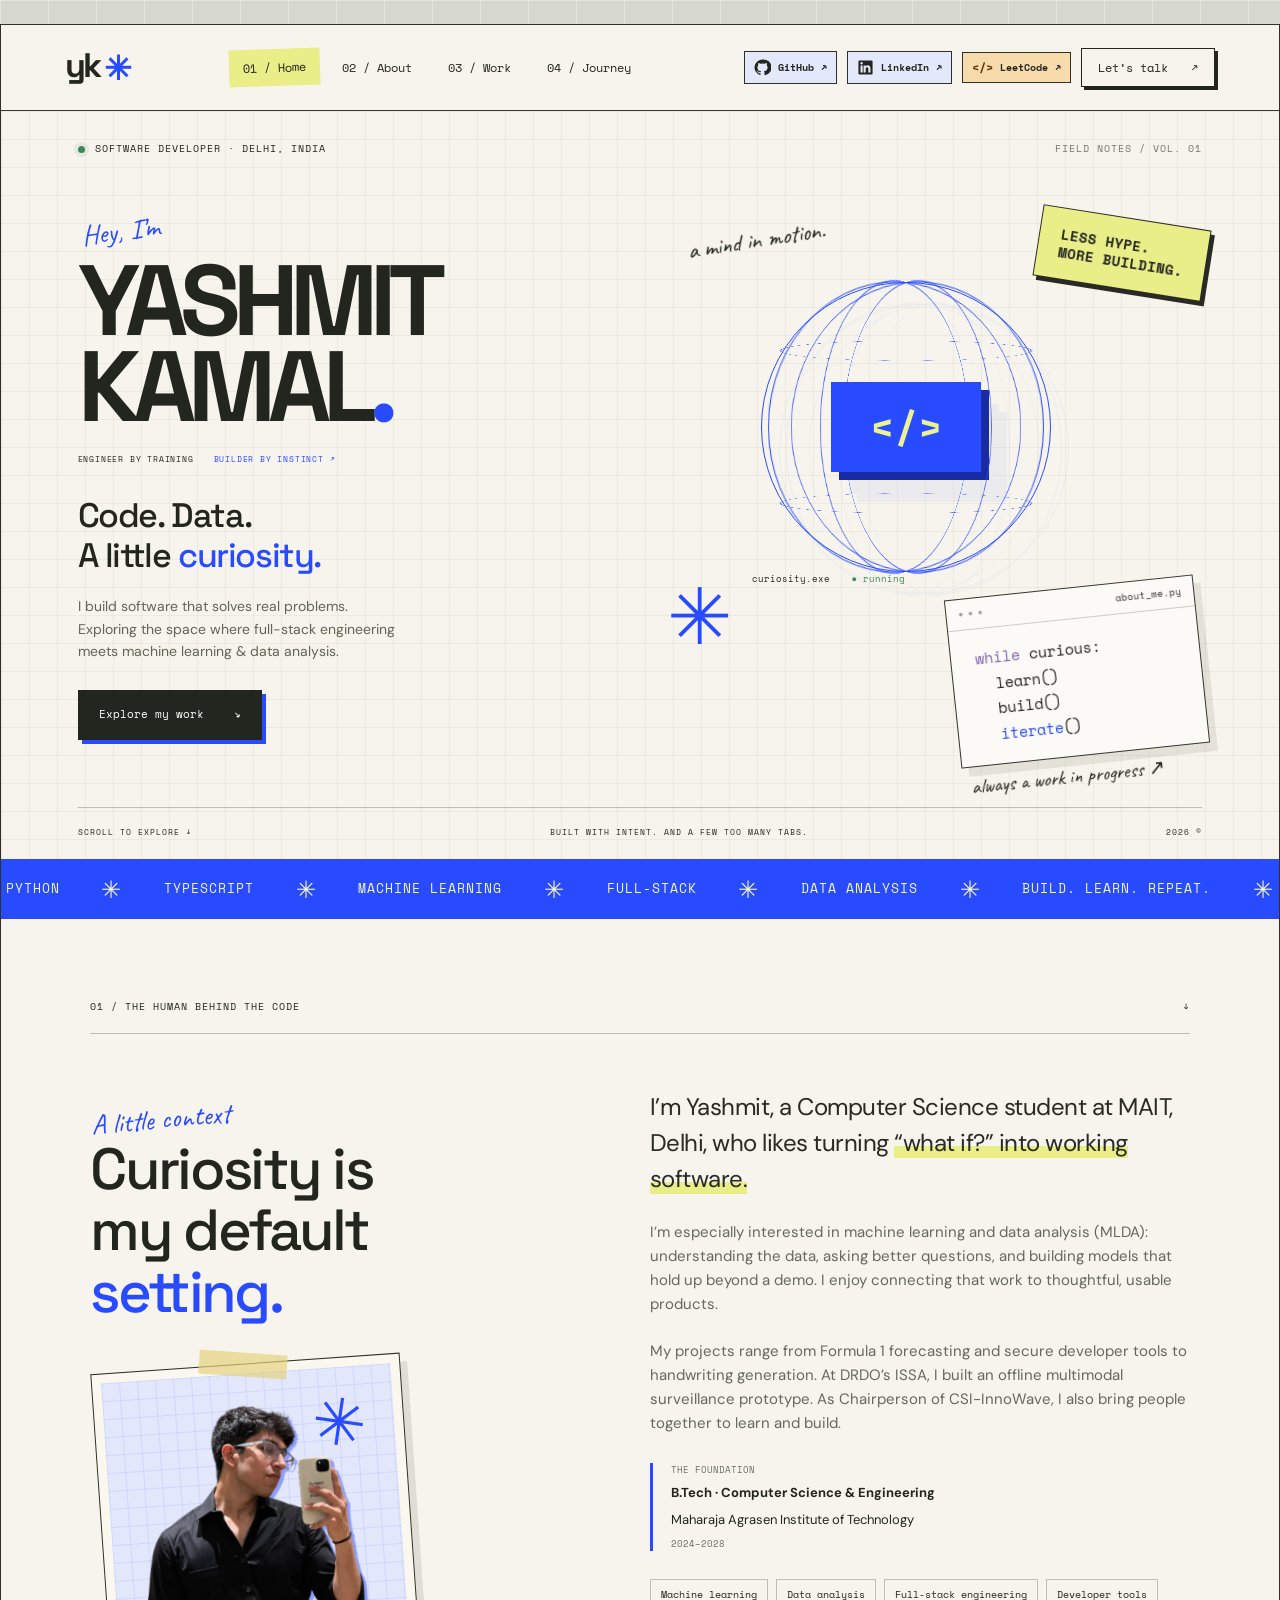
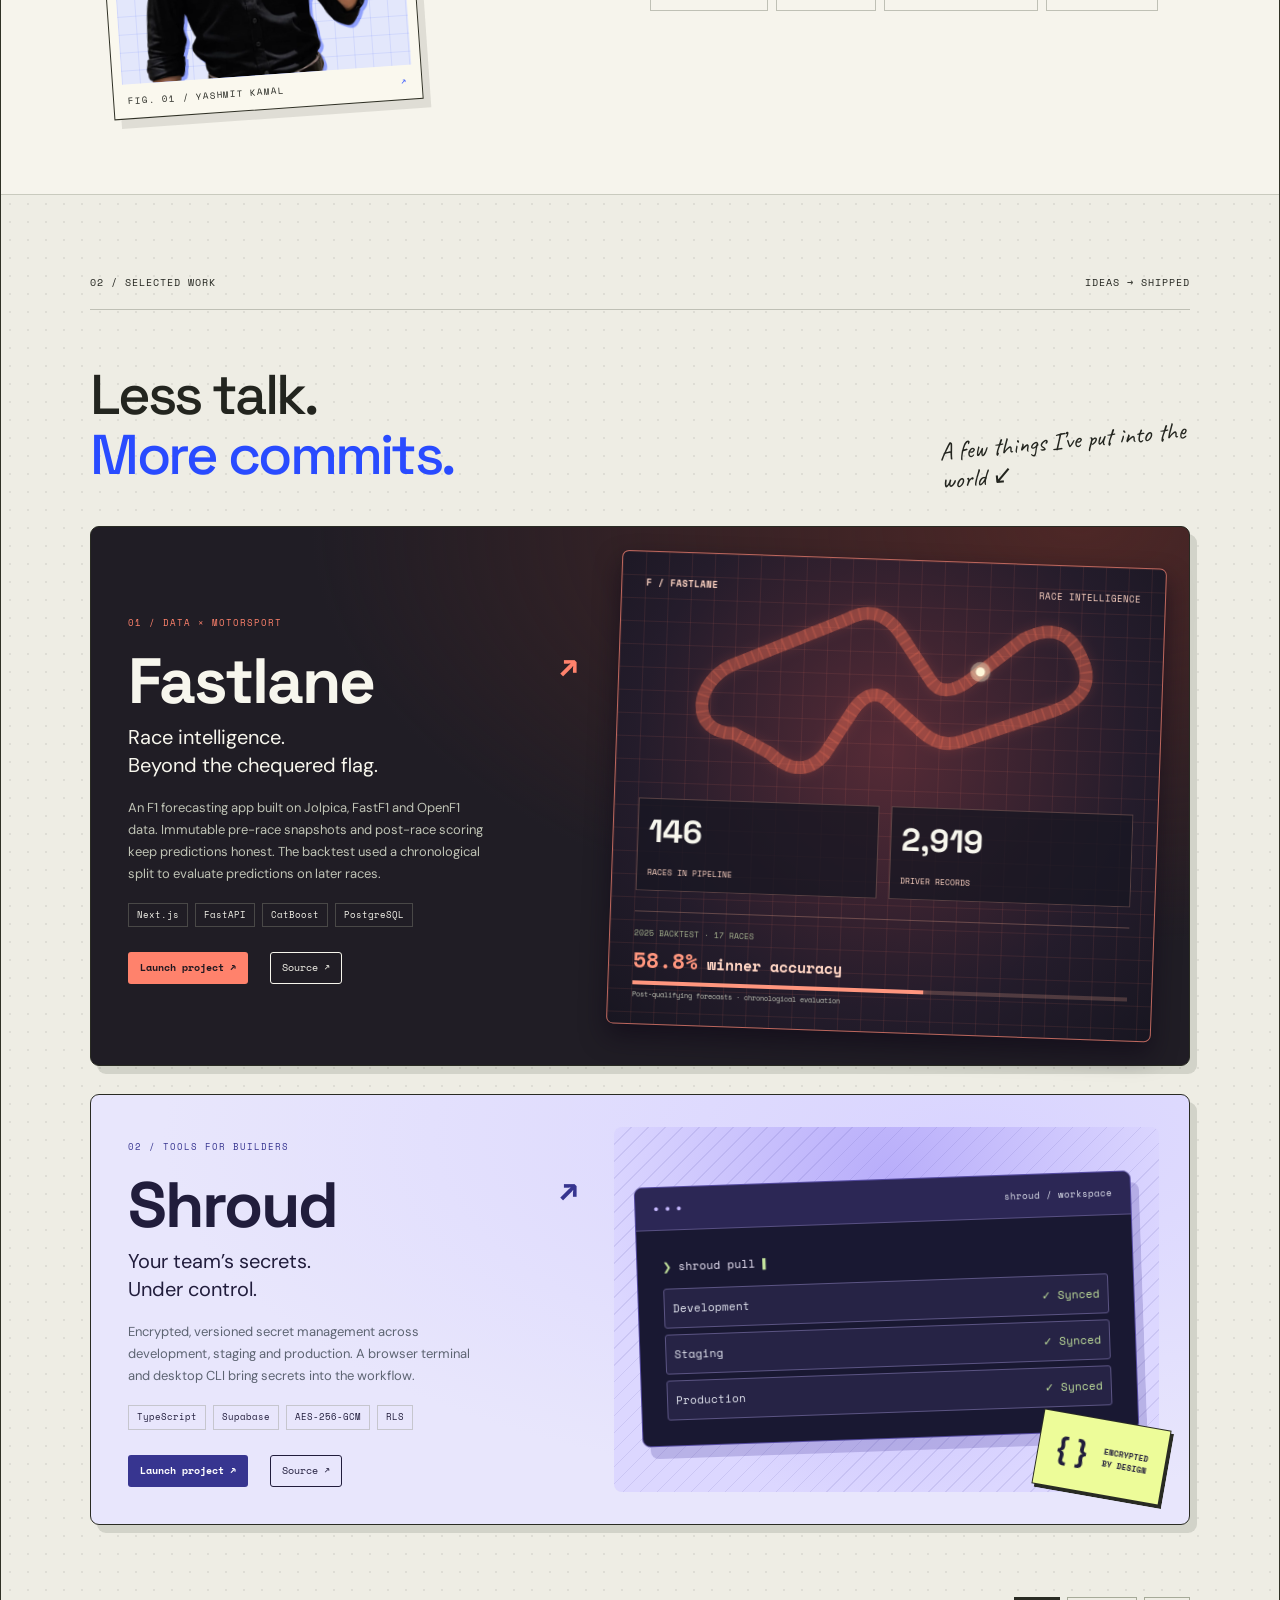
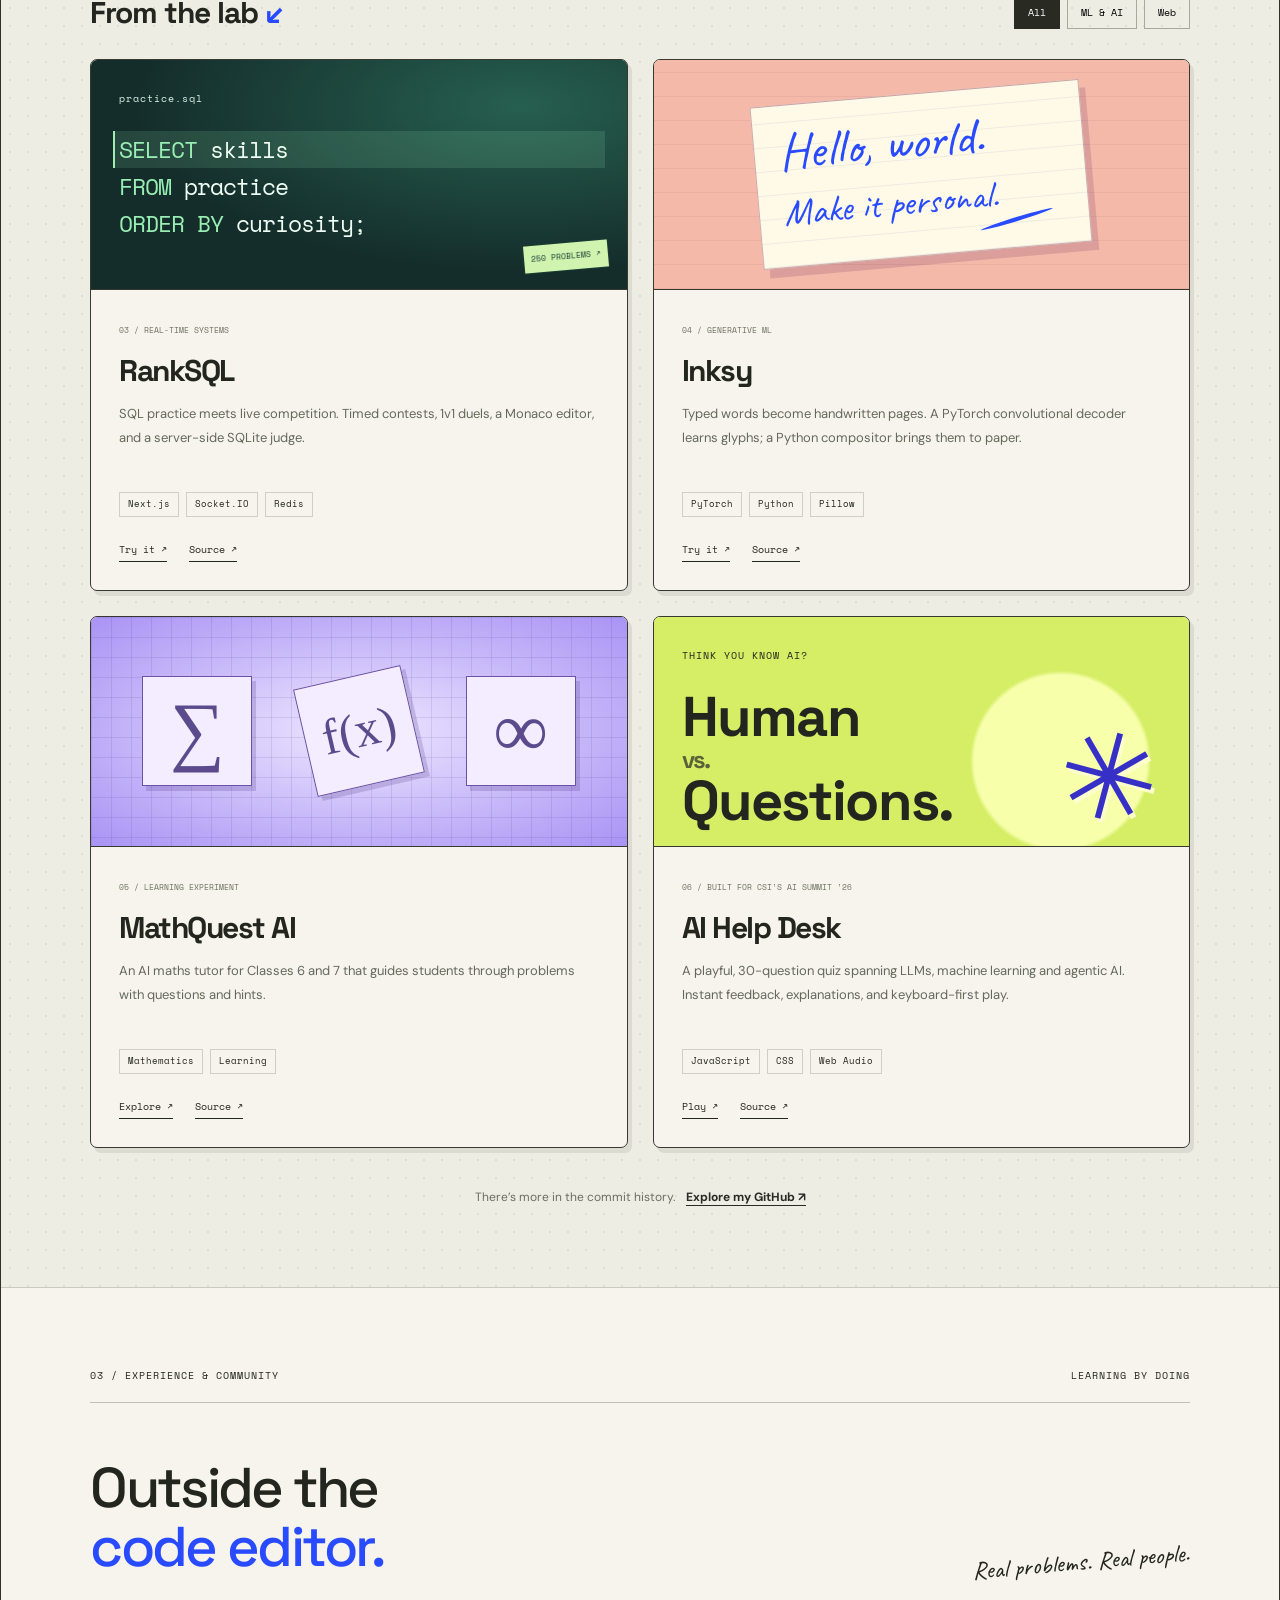
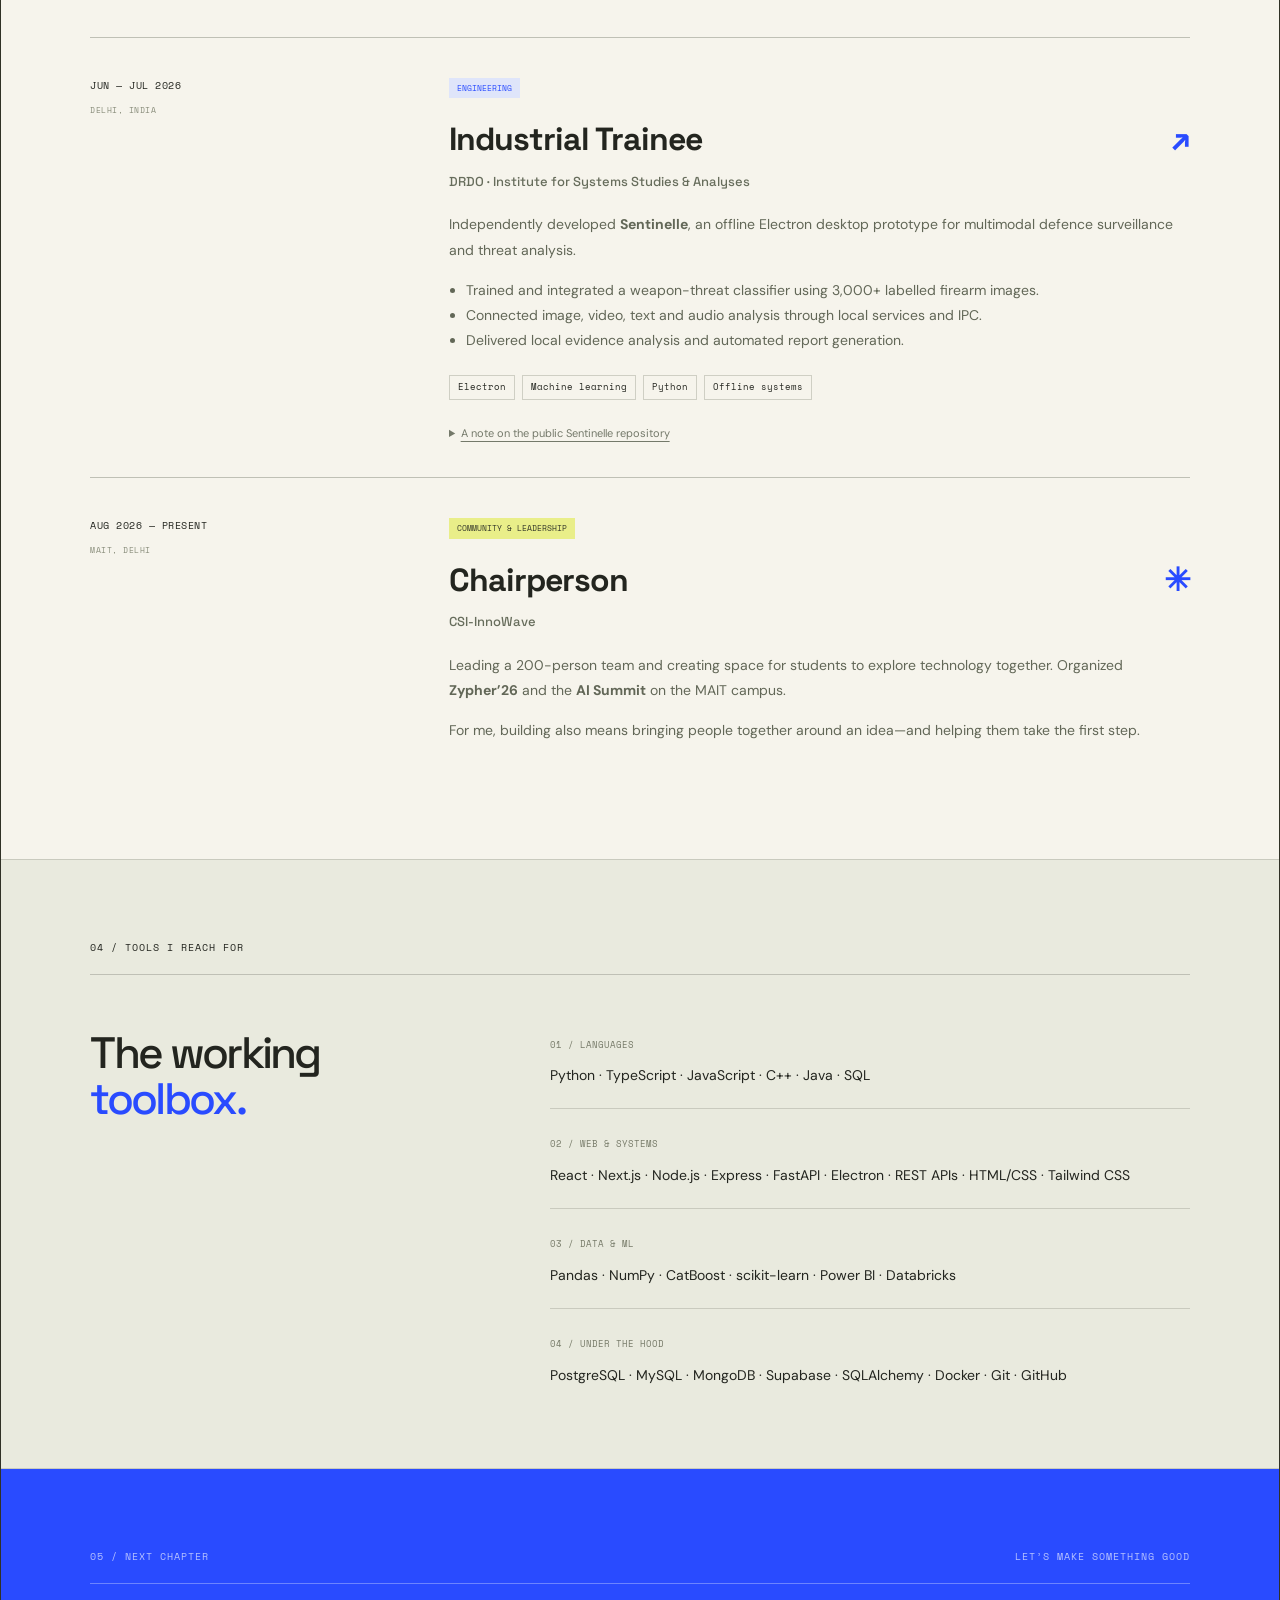
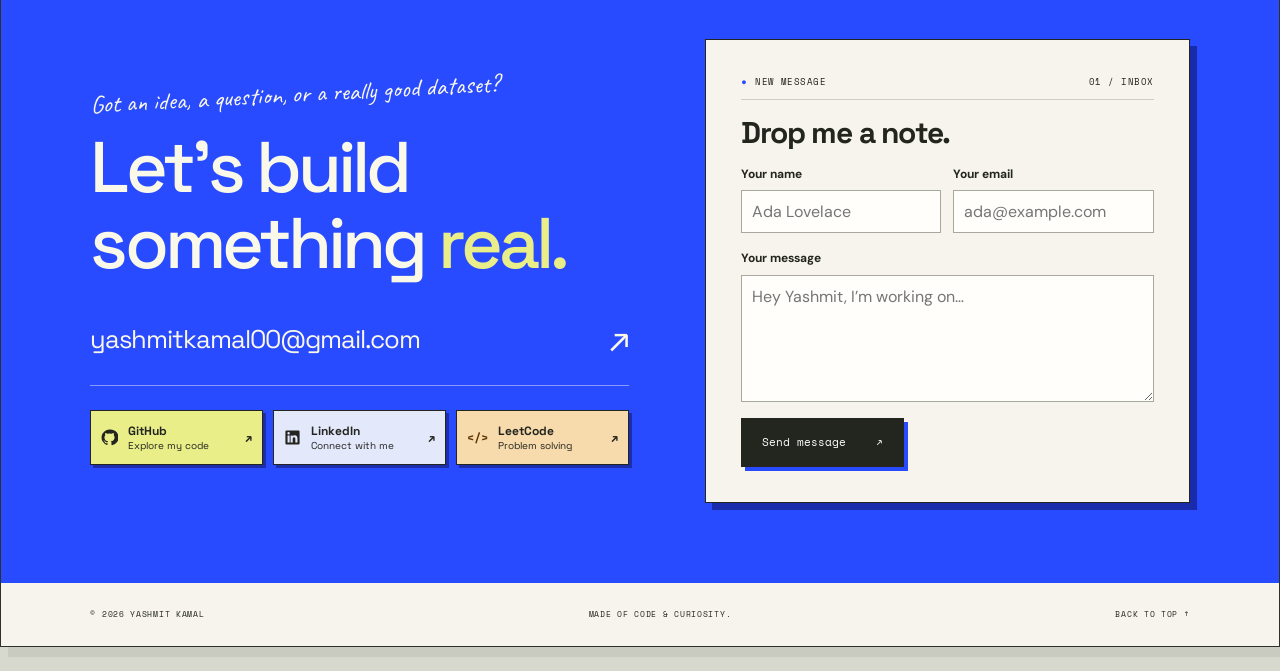
==== index.html @ 232f4a41 "Add portfolio site and about-me README" ====
<!doctype html>
<html lang="en"><head><meta charset="UTF-8"><meta name="viewport" content="width=device-width,initial-scale=1"><meta name="theme-color" content="#f4f2e9"><meta name="description" content="Yashmit Kamal — software developer exploring machine learning and data analysis. Projects, experiments, and engineering notes."><title>Yashmit Kamal</title><link rel="icon" href="favicon.svg"><link rel="preconnect" href="https://fonts.googleapis.com"><link rel="preconnect" href="https://fonts.gstatic.com" crossorigin><link href="https://fonts.googleapis.com/css2?family=DM+Sans:wght@400;500;600;700&family=Space+Grotesk:wght@400;500;600;700&family=Space+Mono:wght@400;700&family=Caveat:wght@500;600&display=swap" rel="stylesheet"><link rel="stylesheet" href="style.css?v=5"></head>
<body><a class="skip" href="#main">Skip to content</a><div class="page"><header><a class="brand" href="#" aria-label="Yashmit home">yk<span>✳</span></a><nav aria-label="Main navigation"><a class="active" href="#home">01 / Home</a><a href="#about">02 / About</a><a href="#work">03 / Work</a><a href="#experience">04 / Journey</a></nav><div class="header-links"><div class="social-links header-social" aria-label="Social profiles"><a href="https://github.com/yashmit0472" target="_blank" rel="noopener"><svg viewBox="0 0 24 24" aria-hidden="true" fill="currentColor"><path d="M12 .8a11.2 11.2 0 0 0-3.54 21.83c.56.1.76-.24.76-.54v-2.09c-3.12.68-3.78-1.33-3.78-1.33-.51-1.3-1.25-1.64-1.25-1.64-1.02-.7.08-.68.08-.68 1.13.08 1.72 1.15 1.72 1.15 1 .1.99 1.72 3.27 1.23.1-.73.4-1.23.71-1.51-2.49-.28-5.1-1.25-5.1-5.54 0-1.23.43-2.23 1.15-3.01-.12-.28-.5-1.43.11-2.97 0 0 .94-.3 3.08 1.15a10.7 10.7 0 0 1 5.6 0c2.14-1.45 3.08-1.15 3.08-1.15.61 1.54.23 2.69.11 2.97.72.78 1.15 1.78 1.15 3.01 0 4.3-2.61 5.25-5.11 5.53.4.35.76 1.03.76 2.08v3.08c0 .3.2.65.77.54A11.2 11.2 0 0 0 12 .8z"/></svg><span>GitHub</span><span aria-hidden="true">↗</span></a><a href="https://www.linkedin.com/in/yashmit-kamal-75b19a334/" target="_blank" rel="noopener"><svg viewBox="0 0 24 24" aria-hidden="true" fill="currentColor"><path d="M20.4 2H3.6A1.6 1.6 0 0 0 2 3.6v16.8A1.6 1.6 0 0 0 3.6 22h16.8a1.6 1.6 0 0 0 1.6-1.6V3.6A1.6 1.6 0 0 0 20.4 2ZM8 19H5V9h3ZM6.5 7.7a1.7 1.7 0 1 1 0-3.4 1.7 1.7 0 0 1 0 3.4ZM19 19h-3v-4.9c0-1.2-.1-2.6-1.7-2.6s-2 1.2-2 2.5v5h-3V9h2.9v1.4h.1a3.2 3.2 0 0 1 2.8-1.5c3 0 3.9 1.9 3.9 4.4Z"/></svg><span>LinkedIn</span><span aria-hidden="true">↗</span></a><a class="leetcode-link" href="https://leetcode.com/u/YashmitKamal/" target="_blank" rel="noopener"><b aria-hidden="true">&lt;/&gt;</b><span>LeetCode</span><span aria-hidden="true">&#8599;</span></a></div><a class="nav-contact" href="#contact">Let’s talk <span>↗</span></a></div></header>
<main id="main"><section id="home" class="hero"><div class="eyebrow"><span class="status-dot"></span> SOFTWARE DEVELOPER · DELHI, INDIA <span class="edition">FIELD NOTES / VOL. 01</span></div><div class="hero-body"><div class="intro"><span class="hand hello">Hey, I’m</span><h1>YASHMIT<span>KAMAL<span class="name-dot">.</span></span></h1><div class="role-strip"><span>ENGINEER BY TRAINING</span><span>BUILDER BY INSTINCT ↗</span></div><h2>Code. Data.<br>A little <em>curiosity.</em></h2><p>I build software that solves real problems.<br>Exploring the space where full-stack engineering<br class="desktop"> meets machine learning & data analysis.</p><div class="hero-actions"><a class="button dark" href="#work">Explore my work <span>↘</span></a></div></div><div class="hero-art" aria-label="Interactive rotating wireframe globe"><span class="sticker yellow">LESS HYPE.<br>MORE BUILDING.</span><div class="orb-stage"><div class="orb" id="orb"><i></i><i></i><i></i><i></i><i></i><i></i><b></b><b></b><b></b><span class="orb-core">&lt;/&gt;</span></div></div><span class="orbit-label mono">curiosity.exe <span>● running</span></span><div class="code-note"><div><span class="window-dots">● ● ●</span><span>about_me.py</span></div><code><span class="purple">while</span> curious:<br>&nbsp;&nbsp;learn()<br>&nbsp;&nbsp;build()<br>&nbsp;&nbsp;<span class="blue">iterate</span>()</code><span class="hand note-caption">always a work in progress ↗</span></div><span class="spark spark-one">✳</span><span class="hand art-caption">a mind in motion.</span></div></div><div class="hero-bottom mono"><span>SCROLL TO EXPLORE ↓</span><span>BUILT WITH INTENT. AND A FEW TOO MANY TABS.</span><span>2026 ©</span></div></section>
<div class="ticker" aria-hidden="true"><div>PYTHON <span>✳</span> TYPESCRIPT <span>✳</span> MACHINE LEARNING <span>✳</span> FULL-STACK <span>✳</span> DATA ANALYSIS <span>✳</span> BUILD. LEARN. REPEAT. <span>✳</span></div></div>
<section id="about" class="about section"><div class="section-label">01 / THE HUMAN BEHIND THE CODE <span>↓</span></div><div class="about-grid"><div class="about-title"><span class="hand">A little context</span><h2>Curiosity is<br>my default<br><em>setting.</em></h2><figure class="portrait"><div class="portrait-frame"><span class="portrait-mark" aria-hidden="true">✳</span><img src="portrait.webp" alt="Yashmit Kamal wearing glasses and a black shirt" loading="lazy"></div><figcaption class="mono">FIG. 01 / YASHMIT KAMAL <span>↗</span></figcaption></figure></div><div class="about-copy"><p class="lead">I’m Yashmit, a Computer Science student at MAIT, Delhi, who likes turning <span class="highlight">“what if?” into working software.</span></p><p>I’m especially interested in machine learning and data analysis (MLDA): understanding the data, asking better questions, and building models that hold up beyond a demo. I enjoy connecting that work to thoughtful, usable products.</p><p>My projects range from Formula 1 forecasting and secure developer tools to handwriting generation. At DRDO’s ISSA, I built an offline multimodal surveillance prototype. As Chairperson of CSI-InnoWave, I also bring people together to learn and build.</p><div class="education"><span class="mono">THE FOUNDATION</span><strong>B.Tech · Computer Science & Engineering</strong><span>Maharaja Agrasen Institute of Technology</span><span class="mono">2024–2028</span></div><div class="skill-tags"><span>Machine learning</span><span>Data analysis</span><span>Full-stack engineering</span><span>Developer tools</span></div></div></div></section>
<section id="work" class="work section"><div class="section-label">02 / SELECTED WORK <span>IDEAS → SHIPPED</span></div><div class="section-heading"><h2>Less talk.<br><em>More commits.</em></h2><span class="hand">A few things I’ve put into the world ↙</span></div>
<article class="feature fastlane"><div class="project-copy"><span class="project-index mono">01 / DATA × MOTORSPORT</span><h3>Fastlane<span>↗</span></h3><p>Race intelligence.<br>Beyond the chequered flag.</p><p class="project-detail">An F1 forecasting app built on Jolpica, FastF1 and OpenF1 data. Immutable pre-race snapshots and post-race scoring keep predictions honest. The backtest used a chronological split to evaluate predictions on later races.</p><div class="tags"><span>Next.js</span><span>FastAPI</span><span>CatBoost</span><span>PostgreSQL</span></div><div class="project-links"><a href="https://fastlane-psi.vercel.app" target="_blank" rel="noopener">Launch project ↗</a><a href="https://github.com/yashmit0472/fastlane" target="_blank" rel="noopener">Source ↗</a></div></div><div class="project-visual race-visual" aria-label="Illustrative Fastlane race intelligence display"><div class="race-header mono"><strong>F / FASTLANE</strong><span>RACE INTELLIGENCE</span></div><svg class="race-track" viewBox="0 0 500 220" aria-hidden="true"><path id="fastlane-circuit" class="circuit-bed" d="M80 155 C30 155 35 100 75 80 L200 25 Q235 5 260 40 L295 90 Q310 110 340 85 L395 40 Q440 15 460 60 Q480 100 425 120 L330 155 Q305 165 280 140 L250 115 Q230 95 210 125 L180 175 Q155 205 120 175 Z"/><use href="#fastlane-circuit" class="circuit-line"/><use href="#fastlane-circuit" class="circuit-center"/><circle class="race-marker-still" cx="80" cy="155" r="5"/>
  <g class="race-marker">
    <circle class="race-marker-halo" r="11"/>
    <circle r="5"/>
    <animateMotion dur="8s" repeatCount="indefinite"><mpath href="#fastlane-circuit"/></animateMotion>
  </g></svg><div class="race-stats"><div><strong>146</strong><span>RACES IN PIPELINE</span></div><div><strong>2,919</strong><span>DRIVER RECORDS</span></div></div><div class="metric mono"><span>2025 BACKTEST · 17 RACES</span><strong><b>58.8%</b> winner accuracy</strong><span class="race-meter" aria-hidden="true"><i></i></span><small>Post-qualifying forecasts · chronological evaluation</small></div></div></article>
<article class="feature shroud"><div class="project-copy"><span class="project-index mono">02 / TOOLS FOR BUILDERS</span><h3>Shroud<span>↗</span></h3><p>Your team’s secrets.<br>Under control.</p><p class="project-detail">Encrypted, versioned secret management across development, staging and production. A browser terminal and desktop CLI bring secrets into the workflow.</p><div class="tags"><span>TypeScript</span><span>Supabase</span><span>AES-256-GCM</span><span>RLS</span></div><div class="project-links"><a href="https://useshroud.vercel.app" target="_blank" rel="noopener">Launch project ↗</a><a href="https://github.com/yashmit0472/Shroud" target="_blank" rel="noopener">Source ↗</a></div></div><div class="project-visual shroud-visual"><div class="terminal"><div class="terminal-head mono"><span>● ● ●</span><span>shroud / workspace</span></div><div class="terminal-body"><p class="terminal-command"><span>❯</span> shroud pull <span class="terminal-cursor" aria-hidden="true">▌</span></p>
      <ul class="terminal-env">
        <li><span>Development</span><span>Synced</span></li>
        <li><span>Staging</span><span>Synced</span></li>
        <li><span>Production</span><span>Synced</span></li>
      </ul></div></div><span class="secure-sticker">{ }<small>ENCRYPTED<br>BY DESIGN</small></span></div></article>
<div class="lab-heading"><h3>From the lab<span> ↙</span></h3><div class="filters" role="group" aria-label="Filter projects"><button class="selected" data-filter="all" aria-pressed="true">All</button><button data-filter="ml" aria-pressed="false">ML & AI</button><button data-filter="web" aria-pressed="false">Web</button></div></div><div class="lab-grid">
<article class="lab-card" data-category="web"><div class="lab-art sql-art"><span class="mono">practice.sql</span><code><span>SELECT</span> skills<br><span>FROM</span> practice<br><span>ORDER BY</span> curiosity;</code><span class="mini-badge">250 PROBLEMS ↗</span></div><div class="lab-content"><span class="mono">03 / REAL-TIME SYSTEMS</span><h3>RankSQL</h3><p>SQL practice meets live competition. Timed contests, 1v1 duels, a Monaco editor, and a server-side SQLite judge.</p><div class="tags"><span>Next.js</span><span>Socket.IO</span><span>Redis</span></div><div class="project-links"><a href="https://ranksql.vercel.app" target="_blank" rel="noopener">Try it ↗</a><a href="https://github.com/yashmit0472/rankSQL" target="_blank" rel="noopener">Source ↗</a></div></div></article>
<article class="lab-card" data-category="ml"><div class="lab-art inksy-art"><div class="ink-sheet"><div class="handwriting">Hello, world.<br><span>Make it personal.</span></div><span class="pen-stroke" aria-hidden="true"></span></div></div><div class="lab-content"><span class="mono">04 / GENERATIVE ML</span><h3>Inksy</h3><p>Typed words become handwritten pages. A PyTorch convolutional decoder learns glyphs; a Python compositor brings them to paper.</p><div class="tags"><span>PyTorch</span><span>Python</span><span>Pillow</span></div><div class="project-links"><a href="https://inksy-handwriting.vercel.app" target="_blank" rel="noopener">Try it ↗</a><a href="https://github.com/yashmit0472/Inksy" target="_blank" rel="noopener">Source ↗</a></div></div></article>
<article class="lab-card" data-category="ml"><div class="lab-art math-art"><div class="math-symbols" aria-hidden="true"><span>∑</span><span>f(x)</span><span>∞</span></div></div><div class="lab-content"><span class="mono">05 / LEARNING EXPERIMENT</span><h3>MathQuest AI</h3><p>An AI maths tutor for Classes 6 and 7 that guides students through problems with questions and hints.</p><div class="tags"><span>Mathematics</span><span>Learning</span></div><div class="project-links"><a href="https://mathematicsquest.netlify.app" target="_blank" rel="noopener">Explore ↗</a><a href="https://github.com/yashmit0472/MathQuest" target="_blank" rel="noopener">Source ↗</a></div></div></article>
<article class="lab-card" data-category="web ml"><div class="lab-art quiz-art"><span class="mono">THINK YOU KNOW AI?</span><strong>Human<span>vs.</span>Questions.</strong><span class="quiz-flower" aria-hidden="true">✳</span></div><div class="lab-content"><span class="mono">06 / BUILT FOR CSI’S AI SUMMIT ’26</span><h3>AI Help Desk</h3><p>A playful, 30-question quiz spanning LLMs, machine learning and agentic AI. Instant feedback, explanations, and keyboard-first play.</p><div class="tags"><span>JavaScript</span><span>CSS</span><span>Web Audio</span></div><div class="project-links"><a href="https://help-desk-quiz.vercel.app" target="_blank" rel="noopener">Play ↗</a><a href="https://github.com/yashmit0472/Help-Desk-Quiz" target="_blank" rel="noopener">Source ↗</a></div></div></article></div><a class="github-more" href="https://github.com/yashmit0472" target="_blank" rel="noopener">There’s more in the commit history. <strong>Explore my GitHub ↗</strong></a></section>
<section id="experience" class="experience section"><div class="section-label">03 / EXPERIENCE & COMMUNITY <span>LEARNING BY DOING</span></div><div class="section-heading"><h2>Outside the<br><em>code editor.</em></h2><span class="hand">Real problems. Real people.</span></div><div class="timeline"><article><div class="timeline-date mono">JUN — JUL 2026<span>DELHI, INDIA</span></div><div class="timeline-content"><span class="experience-type">ENGINEERING</span><h3>Industrial Trainee <span>↗</span></h3><h4>DRDO · Institute for Systems Studies & Analyses</h4><p>Independently developed <strong>Sentinelle</strong>, an offline Electron desktop prototype for multimodal defence surveillance and threat analysis.</p><ul><li>Trained and integrated a weapon-threat classifier using 3,000+ labelled firearm images.</li><li>Connected image, video, text and audio analysis through local services and IPC.</li><li>Delivered local evidence analysis and automated report generation.</li></ul><div class="tags"><span>Electron</span><span>Machine learning</span><span>Python</span><span>Offline systems</span></div><details><summary>A note on the public Sentinelle repository</summary><p>The public repository is a separate early-stage web platform with authentication, video uploads and infrastructure scaffolding. It is distinct from the offline DRDO prototype described above.</p><a href="https://github.com/yashmit0472/Sentinelle" target="_blank" rel="noopener">View the web platform repository ↗</a></details></div></article><article><div class="timeline-date mono">AUG 2026 — PRESENT<span>MAIT, DELHI</span></div><div class="timeline-content"><span class="experience-type yellow-label">COMMUNITY & LEADERSHIP</span><h3>Chairperson <span>✳</span></h3><h4>CSI-InnoWave</h4><p>Leading a 200-person team and creating space for students to explore technology together. Organized <strong>Zypher’26</strong> and the <strong>AI Summit</strong> on the MAIT campus.</p><p>For me, building also means bringing people together around an idea—and helping them take the first step.</p></div></article></div></section>
<section class="toolkit section"><div class="section-label">04 / TOOLS I REACH FOR</div><div class="toolkit-grid"><h2>The working<br><em>toolbox.</em></h2><div><article><span class="mono">01 / LANGUAGES</span><p>Python · TypeScript · JavaScript · C++ · Java · SQL</p></article><article><span class="mono">02 / WEB & SYSTEMS</span><p>React · Next.js · Node.js · Express · FastAPI · Electron · REST APIs · HTML/CSS · Tailwind CSS</p></article><article><span class="mono">03 / DATA & ML</span><p>Pandas · NumPy · CatBoost · scikit-learn · Power BI · Databricks</p></article><article><span class="mono">04 / UNDER THE HOOD</span><p>PostgreSQL · MySQL · MongoDB · Supabase · SQLAlchemy · Docker · Git · GitHub</p></article></div></div></section>
<section id="contact" class="contact section"><div class="section-label">05 / NEXT CHAPTER <span>LET’S MAKE SOMETHING GOOD</span></div><div class="contact-grid"><div class="contact-intro"><span class="hand">Got an idea, a question, or a really good dataset?</span><h2>Let’s build<br>something <em>real.</em></h2><a class="email-link" href="mailto:yashmitkamal00@gmail.com">yashmitkamal00@gmail.com <span>↗</span></a><div class="social-links contact-social" aria-label="Social profiles"><a href="https://github.com/yashmit0472" target="_blank" rel="noopener"><svg viewBox="0 0 24 24" aria-hidden="true" fill="currentColor"><path d="M12 .8a11.2 11.2 0 0 0-3.54 21.83c.56.1.76-.24.76-.54v-2.09c-3.12.68-3.78-1.33-3.78-1.33-.51-1.3-1.25-1.64-1.25-1.64-1.02-.7.08-.68.08-.68 1.13.08 1.72 1.15 1.72 1.15 1 .1.99 1.72 3.27 1.23.1-.73.4-1.23.71-1.51-2.49-.28-5.1-1.25-5.1-5.54 0-1.23.43-2.23 1.15-3.01-.12-.28-.5-1.43.11-2.97 0 0 .94-.3 3.08 1.15a10.7 10.7 0 0 1 5.6 0c2.14-1.45 3.08-1.15 3.08-1.15.61 1.54.23 2.69.11 2.97.72.78 1.15 1.78 1.15 3.01 0 4.3-2.61 5.25-5.11 5.53.4.35.76 1.03.76 2.08v3.08c0 .3.2.65.77.54A11.2 11.2 0 0 0 12 .8z"/></svg><span>GitHub<small>Explore my code</small></span><span aria-hidden="true">↗</span></a><a href="https://www.linkedin.com/in/yashmit-kamal-75b19a334/" target="_blank" rel="noopener"><svg viewBox="0 0 24 24" aria-hidden="true" fill="currentColor"><path d="M20.4 2H3.6A1.6 1.6 0 0 0 2 3.6v16.8A1.6 1.6 0 0 0 3.6 22h16.8a1.6 1.6 0 0 0 1.6-1.6V3.6A1.6 1.6 0 0 0 20.4 2ZM8 19H5V9h3ZM6.5 7.7a1.7 1.7 0 1 1 0-3.4 1.7 1.7 0 0 1 0 3.4ZM19 19h-3v-4.9c0-1.2-.1-2.6-1.7-2.6s-2 1.2-2 2.5v5h-3V9h2.9v1.4h.1a3.2 3.2 0 0 1 2.8-1.5c3 0 3.9 1.9 3.9 4.4Z"/></svg><span>LinkedIn<small>Connect with me</small></span><span aria-hidden="true">↗</span></a><a class="leetcode-link" href="https://leetcode.com/u/YashmitKamal/" target="_blank" rel="noopener"><b aria-hidden="true">&lt;/&gt;</b><span>LeetCode<small>Problem solving</small></span><span aria-hidden="true">&#8599;</span></a></div></div>
<form class="contact-form" action="https://formspree.io/f/mdegnjvb" method="post">
<div class="form-kicker mono"><span>●</span> NEW MESSAGE <span>01 / INBOX</span></div>
<h3>Drop me a note.</h3>
<input type="hidden" name="_subject" value="New message from your portfolio">
<input type="text" name="_gotcha" hidden tabindex="-1" autocomplete="off">
<div class="form-row"><label for="contact-name">Your name<input id="contact-name" name="name" autocomplete="name" maxlength="100" placeholder="Ada Lovelace" required></label><label for="contact-email">Your email<input id="contact-email" type="email" name="email" autocomplete="email" maxlength="254" placeholder="ada@example.com" required></label></div>
<label for="contact-message">Your message<textarea id="contact-message" name="message" rows="5" maxlength="3000" placeholder="Hey Yashmit, I’m working on…" required></textarea></label>
<button class="button dark" type="submit" disabled>Send message <span aria-hidden="true">↗</span></button>
<p class="form-status" role="status" aria-atomic="true"></p>
<noscript><p>Enable JavaScript to send this form, or use the email link.</p></noscript>
</form></div></section></main><footer class="mono"><span>© <span id="year">2026</span> YASHMIT KAMAL</span><span>MADE OF CODE & CURIOSITY.</span><a href="#home">BACK TO TOP ↑</a></footer></div><script src="app.js?v=3"></script></body></html>
---- style.css ----
*{box-sizing:border-box}html{scroll-behavior:smooth;scroll-padding-top:90px}body{margin:0;background:#d7d8ce;color:#23251f;font-family:'DM Sans',sans-serif;font-size:16px;line-height:1.6}body::before{content:'';position:fixed;inset:0;background-image:linear-gradient(#ffffff55 1px,transparent 1px),linear-gradient(90deg,#ffffff55 1px,transparent 1px);background-size:48px 48px;z-index:-1}a{color:inherit;text-decoration:none}button{font:inherit;cursor:pointer}a,button{ -webkit-tap-highlight-color:transparent}a:focus-visible,button:focus-visible,summary:focus-visible{outline:3px solid #294bff;outline-offset:5px}::selection{background:#ddea70;color:#222}.page{max-width:1440px;margin:24px auto;background:#f6f4ec;border:1px solid #303126;box-shadow:8px 10px 0 #30312615;overflow:hidden}.mono,.eyebrow,.section-label,.tags,.role-strip,.filters,.button,.nav-contact,.project-links,.skill-tags{font-family:'Space Mono',monospace}.hand{font-family:'Caveat',cursive;font-size:28px;line-height:1.15}header{height:86px;display:flex;align-items:center;justify-content:space-between;border-bottom:1px solid #35362d;padding:0 5%;gap:24px;background:#f6f4ec;position:relative;z-index:10}.brand{font-family:'Space Grotesk',sans-serif;font-size:34px;font-weight:700;letter-spacing:-3px}.brand span{display:inline-block;color:#294bff;font-size:33px;vertical-align:middle;margin-left:5px}nav{display:flex;gap:8px}nav a{font-size:12px;font-family:'Space Mono',monospace;padding:9px 14px;transition:background .2s}nav a:hover,nav a.active{background:#e9ee89}nav a.active{transform:rotate(-2deg)}.nav-contact{border:1px solid;padding:9px 16px;font-size:12px;box-shadow:3px 3px 0 #24251f}.nav-contact span{margin-left:16px}.hero{background-image:linear-gradient(#6c725713 1px,transparent 1px),linear-gradient(90deg,#6c725713 1px,transparent 1px);background-size:28px 28px;padding:30px 6% 20px}.eyebrow{display:flex;align-items:center;gap:10px;font-size:10px;letter-spacing:1px}.status-dot{width:7px;height:7px;background:#40865a;border-radius:50%;box-shadow:0 0 0 4px #40865a18}.edition{margin-left:auto;color:#75776c}.hero-body{display:grid;grid-template-columns:1.1fr 1fr;position:relative;min-height:650px;align-items:center;padding:40px 0 50px}.hello{display:block;transform:rotate(-7deg);width:100px;color:#294bff;margin-left:4px;margin-bottom:12px}.intro h1{font-family:'Space Grotesk',sans-serif;font-size:clamp(64px,7.8vw,112px);letter-spacing:-8px;line-height:.86;margin:0;font-weight:700}.intro h1>span{display:block}.name-dot{color:#294bff}.role-strip{display:flex;gap:20px;font-size:8px;letter-spacing:.8px;margin:23px 0 30px}.role-strip span:last-child{color:#294bff}h2,h3,h4,p{margin:0}h2,h3,h4{font-family:'Space Grotesk',sans-serif}h2{font-size:56px;letter-spacing:-2.7px;line-height:1.06;font-weight:500}h2 em{font-style:normal;color:#294bff}.intro h2{font-size:34px;letter-spacing:-1.4px;line-height:1.2}.intro p{font-size:14px;color:#626456;margin-top:18px}.hero-actions{display:flex;gap:28px;align-items:center;margin-top:28px}.button{padding:15px 20px;font-size:11px;display:inline-flex;gap:30px;border:1px solid #24251f;box-shadow:4px 4px #294bff;transition:transform .2s,box-shadow .2s}.button:hover{transform:translate(3px,3px);box-shadow:1px 1px #294bff}.dark{background:#23251f;color:#fff}.text-link{font-size:12px;text-decoration:underline;text-underline-offset:5px}.hero-art{height:550px;position:relative;perspective:900px}.orb-stage{position:absolute;top:55px;left:13%;width:340px;height:340px;perspective:800px;display:grid;place-items:center;filter:drop-shadow(18px 22px 0 #294bff0d)}.orb{width:290px;height:290px;transform-style:preserve-3d;position:relative;animation:rotate 24s linear infinite}.orb i,.orb b{position:absolute;inset:0;border:1.5px solid #294bff;border-radius:50%;transform:rotateY(calc(var(--i)*30deg))}.orb i:nth-child(1){--i:0}.orb i:nth-child(2){--i:1}.orb i:nth-child(3){--i:2}.orb i:nth-child(4){--i:3}.orb i:nth-child(5){--i:4}.orb i:nth-child(6){--i:5}.orb b{transform:rotateX(90deg)}.orb b:nth-of-type(2){inset:40px 20px;transform:rotateX(90deg) translateZ(75px)}.orb b:nth-of-type(3){inset:40px 20px;transform:rotateX(90deg) translateZ(-75px)}.orb-core{position:absolute;inset:100px 70px;display:grid;place-items:center;background:#294bff;color:#eaf292;font-size:40px;font-weight:700;transform:rotateY(0);font-family:'Space Mono',monospace;box-shadow:8px 8px #192aa5}.sticker{position:absolute;z-index:2;font-family:'Space Mono',monospace;font-size:14px;font-weight:700;line-height:1.3;transform:rotate(9deg);padding:17px 21px;top:15px;right:-5px;border:1px solid #292a23;box-shadow:4px 4px #292a23}.yellow{background:#e9ee89}.orbit-label{font-size:9px;position:absolute;top:370px;left:16%}.orbit-label span{color:#40865a;margin-left:15px}.code-note{position:absolute;bottom:-4px;right:0;transform:rotate(-6deg);width:250px;background:#fbfaf6;border:1px solid #34352c;box-shadow:7px 9px #33332219}.code-note>div{border-bottom:1px solid #ccc;padding:8px 12px;font-family:'Space Mono',monospace;font-size:9px;display:flex;justify-content:space-between}.window-dots{color:#999d8d;font-size:8px}.code-note code{display:block;font-size:15px;line-height:1.7;padding:17px 24px;font-family:'Space Mono',monospace}.purple{color:#8266b0}.blue{color:#294bff}.note-caption{position:absolute;bottom:-32px;left:7px;font-size:20px;white-space:nowrap}.spark{position:absolute;color:#294bff;font-size:78px;line-height:1}.spark-one{left:0;bottom:95px;animation:wiggle 8s ease-in-out infinite}.art-caption{position:absolute;left:20px;top:25px;transform:rotate(-9deg);font-size:24px}.hero-bottom{display:flex;justify-content:space-between;gap:20px;border-top:1px solid #bdbfb2;padding-top:18px;font-size:8px;letter-spacing:1px}.ticker{background:#294bff;color:#f2f5c4;padding:18px 0;overflow:hidden}.ticker>div{display:flex;justify-content:space-around;align-items:center;gap:32px;white-space:nowrap;font-family:'Space Mono',monospace;font-size:13px;letter-spacing:1px}.ticker span{font-size:24px;line-height:1}.section{padding:80px 7%}.section-label{font-size:10px;letter-spacing:1px;display:flex;justify-content:space-between;border-bottom:1px solid #bfc0b5;padding-bottom:18px;margin-bottom:55px}.about-grid{display:grid;grid-template-columns:1fr 1.15fr;gap:90px}.about-title>.hand{display:block;color:#294bff;margin-bottom:18px;transform:rotate(-5deg)}.about h2{font-size:58px}.sticky{position:relative;background:#e9ee89;width:225px;margin:38px 0 0 12px;padding:25px;transform:rotate(-5deg);box-shadow:6px 8px 0 #292a2314;line-height:1.4}.sticky::before{content:'';position:absolute;top:-12px;left:70px;width:80px;height:25px;background:#d3cdbc88;transform:rotate(4deg)}.sticky>.mono{font-size:8px}.sticky strong{font-family:'Space Grotesk',sans-serif;font-size:46px;display:block}.sticky>span:not(.mono):not(.sticky-star){font-size:14px}.sticky-star{position:absolute;right:22px;bottom:18px;font-size:45px}.about-copy p{font-size:15px;color:#66685c;margin-bottom:23px}.about-copy .lead{font-size:24px;color:#282a23;line-height:1.5;letter-spacing:-.5px}.highlight{background:linear-gradient(transparent 60%,#e9ee89 60%)}.education{border-left:3px solid #294bff;padding-left:18px;margin:28px 0;display:grid;gap:6px;font-size:13px}.education>.mono{font-size:9px;color:#6c6e63}.education b{margin-left:20px;color:#294bff}.skill-tags{display:flex;flex-wrap:wrap;gap:8px;font-size:10px}.skill-tags span{border:1px solid #bfc0b5;padding:7px 10px}.work{background:#eeede4;border-top:1px solid #c9cabe}.section-heading{display:flex;align-items:end;justify-content:space-between;gap:30px;margin-bottom:42px}.section-heading>.hand{font-size:25px;transform:rotate(-5deg);max-width:250px}.feature{display:grid;grid-template-columns:1fr 1.1fr;border:1px solid #292b23;margin-bottom:28px;min-height:420px}.project-copy{padding:37px}.fastlane{background:#262924;color:#f7f6ed}.project-index{font-size:9px;letter-spacing:1px}.project-copy h3{font-size:50px;letter-spacing:-2px;margin:15px 0 10px;display:flex;justify-content:space-between}.project-copy h3>span{font-size:32px}.project-copy>p{font-size:20px;line-height:1.4}.project-copy .project-detail{font-size:13px;line-height:1.7;margin:18px 0;color:#bfc3b5;max-width:360px}.tags{display:flex;flex-wrap:wrap;gap:7px;font-size:9px}.tags>span{padding:4px 8px;border:1px solid #8c918060}.project-links{display:flex;gap:22px;font-size:10px;margin-top:25px}.project-links a{border-bottom:1px solid;padding-bottom:3px}.project-links a:hover{opacity:.65}.project-visual{margin:32px 30px 32px 0;position:relative;transition:transform .25s;transform-style:preserve-3d}.race-visual{background:radial-gradient(ellipse at center,#424936 0,#191d18 75%);border:1px solid #6d755f;transform:rotate(2deg);padding:24px}.race-header{font-size:9px;display:flex;justify-content:space-between;color:#dcec7a}.race-track{width:100%;height:200px;overflow:visible}.race-track path{fill:none;stroke:#dcec7a;stroke-width:3;filter:drop-shadow(0 0 9px #e1ee7c77)}.race-track circle{fill:#fff}.race-stats{display:flex;gap:45px}.race-stats strong{display:block;font-size:32px;font-family:'Space Grotesk',sans-serif}.race-stats span{font-family:'Space Mono',monospace;font-size:8px;color:#a4b08d}.metric{border-top:1px solid #68734f;margin-top:20px;padding-top:15px;display:grid;gap:4px}.metric>span{font-size:8px;color:#a4b08d}.metric strong{font-size:15px;color:#e9ee89}.metric small{font-size:7px;color:#bfc3b5}.shroud{background:#dee7fa}.shroud .project-detail{color:#5d6472}.shroud-visual{display:grid;place-items:center}.terminal{width:100%;background:#202331;color:#e2e5ef;transform:rotate(-2deg);border:1px solid #181c2d;box-shadow:10px 12px #a5b5de}.terminal-head{display:flex;justify-content:space-between;font-size:9px;padding:14px 18px;border-bottom:1px solid #484b5b}.terminal-head>span:first-child{color:#8f98b4}.terminal-body{font-family:'Space Mono',monospace;font-size:11px;padding:25px;line-height:2}.terminal-body p{margin:11px 0}.terminal-body p span{color:#c4e49d}.terminal-muted{color:#9199b1}.terminal-rule{height:1px;background:#484b5b}.cursor{color:#c4e49d;animation:blink 1s steps(2) infinite}.secure-sticker{position:absolute;bottom:-3px;right:-10px;transform:rotate(10deg);padding:13px 17px;background:#e9ee89;border:1px solid #292b23;font-size:30px;font-weight:700;display:flex;gap:15px;align-items:center;box-shadow:3px 3px #282a23}.secure-sticker small{font-size:8px;line-height:1.5;font-family:'Space Mono',monospace}.lab-heading{display:flex;justify-content:space-between;align-items:center;margin:64px 0 22px}.lab-heading h3{font-size:30px;letter-spacing:-1px}.lab-heading h3 span{color:#294bff}.filters{display:flex;gap:7px}.filters button{font-family:inherit;font-size:10px;padding:7px 13px;border:1px solid #a6aa98;background:transparent}.filters .selected{background:#292b23;color:#fff;border-color:#292b23}.lab-grid{display:grid;grid-template-columns:1fr 1fr;gap:25px}.lab-card{border:1px solid #b9bcae;background:#f6f4ec;transition:transform .25s,box-shadow .25s}.lab-card:hover{transform:translateY(-5px);box-shadow:5px 7px 0 #25271e15}.lab-card[hidden]{display:none}.lab-art{height:230px;position:relative;padding:24px 28px;overflow:hidden;border-bottom:1px solid #b9bcae}.lab-art>.mono{font-size:8px;letter-spacing:1px}.sql-art{background:#d4dccd}.sql-art code{display:block;font-family:'Space Mono',monospace;font-size:23px;line-height:1.6;margin-top:22px;letter-spacing:-1px}.sql-art code span{color:#3f674f}.mini-badge{position:absolute;right:18px;bottom:18px;font-family:'Space Mono',monospace;font-size:8px;padding:7px;background:#f5f4ec;border:1px solid;transform:rotate(-5deg)}.inksy-art{background:#eee5da;background-image:linear-gradient(#8e8a7e20 1px,transparent 1px);background-size:100% 27px}.handwriting{font-family:'Caveat',cursive;font-size:48px;line-height:1.1;transform:rotate(-5deg);margin:28px 0 0 25px;color:#294bff}.handwriting span{font-size:35px}.pen-stroke{position:absolute;bottom:30px;right:45px;width:90px;height:7px;border-radius:50%;background:#294bff;transform:rotate(-12deg)}.math-art{background:#dfdbec}.math-symbols{display:flex;align-items:center;justify-content:space-around;margin-top:25px;color:#5b4b8d;font-family:Georgia,serif;font-size:80px}.math-symbols span:nth-child(2){font-size:54px;transform:rotate(-13deg)}.quiz-art{background:#e9ee89}.quiz-art strong{font-family:'Space Grotesk',sans-serif;font-size:38px;line-height:1.05;display:block;margin-top:22px;letter-spacing:-1.7px}.quiz-art strong span{display:block;font-size:24px;color:#707641}.quiz-flower{font-size:120px;position:absolute;right:30px;bottom:8px;color:#294bff;line-height:1;transform:rotate(15deg)}.lab-content{padding:25px 28px 28px}.lab-content>.mono{font-size:8px;color:#6c6f60}.lab-content h3{font-size:30px;letter-spacing:-1px;margin:7px 0}.lab-content p{font-size:13px;line-height:1.8;color:#65695c;margin-bottom:20px;min-height:70px}.github-more{display:block;text-align:center;font-size:12px;padding-top:40px;color:#6b6e61}.github-more strong{color:#292b23;margin-left:8px;border-bottom:1px solid}.experience{border-top:1px solid #c9cabe}.timeline{margin-top:60px}.timeline>article{display:grid;grid-template-columns:1fr 2.4fr;gap:50px;padding:35px 0;border-top:1px solid #bfc0b5}.timeline-date{font-size:10px;letter-spacing:.5px;padding-top:5px}.timeline-date>span{display:block;color:#898d7b;font-size:8px;margin-top:10px}.experience-type{display:inline-block;font-family:'Space Mono',monospace;background:#dfe5fa;color:#294bff;font-size:8px;padding:4px 8px;margin-bottom:16px}.yellow-label{background:#e9ee89;color:#33372a}.timeline-content h3{font-size:32px;letter-spacing:-1px;display:flex;justify-content:space-between}.timeline-content h3 span{color:#294bff}.timeline-content h4{font-size:13px;margin:6px 0 20px;font-weight:500;color:#676d5c}.timeline-content p,.timeline-content li{font-size:14px;color:#626757;line-height:1.8}.timeline-content p+p{margin-top:15px}.timeline-content ul{padding-left:17px;margin:15px 0 22px}.timeline details{margin-top:25px;font-size:11px;color:#74796a}.timeline summary{cursor:pointer;text-decoration:underline;text-underline-offset:4px}.timeline details p{font-size:12px;margin:15px 0}.timeline details a{color:#294bff}.toolkit{background:#e9eade;border-block:1px solid #c9cabe}.toolkit-grid{display:grid;grid-template-columns:1fr 1.6fr;gap:60px}.toolkit h2{font-size:44px}.toolkit article{border-bottom:1px solid #c9cabe;padding:0 0 20px;margin-bottom:20px}.toolkit article:last-child{border:0;margin:0;padding-bottom:0}.toolkit article .mono{font-size:9px;color:#777b69}.toolkit article p{font-size:14px;margin-top:8px;line-height:1.8}.contact{background:#294bff;color:#f9f8e9;position:relative}.contact .section-label{border-color:#ffffff50;color:#ffffffa8}.contact>.hand{font-size:25px;display:block;transform:rotate(-3deg);margin-bottom:25px}.contact h2{font-size:82px;position:relative}.contact h2 em{color:#e9ee89}.contact h2>span{position:absolute;right:4%;top:0;color:#e9ee89;font-size:150px;animation:wiggle 10s ease-in-out infinite}.email-link{font-family:'Space Grotesk',sans-serif;display:flex;justify-content:space-between;align-items:center;border-bottom:1px solid #ffffff70;font-size:29px;margin-top:45px;padding-bottom:18px;max-width:700px;letter-spacing:-1px}.email-link span{font-size:35px}.contact-bottom{margin-top:25px;display:flex;align-items:center;gap:15px;font-family:'Space Mono',monospace;font-size:10px}.copy-button{border:1px solid #ffffff80;background:transparent;color:#fff;font-family:inherit;font-size:10px;padding:8px 12px}.copy-button:hover{background:#ffffff20}.contact-bottom>div{display:flex;gap:25px;margin-left:auto}#copy-status{font-size:9px;color:#e9ee89}footer{display:flex;justify-content:space-between;gap:20px;font-size:8px;letter-spacing:.7px;padding:25px 7%}.skip{position:fixed;left:20px;top:-100px;background:#e9ee89;padding:12px;z-index:100}.skip:focus{top:15px}@keyframes rotate{from{transform:rotateX(-18deg) rotateY(0) rotateZ(-12deg)}to{transform:rotateX(-18deg) rotateY(360deg) rotateZ(-12deg)}}@keyframes wiggle{0%,100%{transform:rotate(-8deg)}50%{transform:rotate(18deg)}}@keyframes blink{50%{opacity:0}}
@media(min-width:1500px){.page{margin:35px auto}}@media(max-width:1100px){.page{margin:12px}.hero-body{grid-template-columns:1.1fr 1fr}.intro h1{font-size:85px;letter-spacing:-6px}.orb-stage{left:0;width:290px}.sticker{font-size:11px}.code-note{width:220px}.about-grid{gap:45px}.section{padding:65px 6%}.project-copy{padding:28px}.project-visual{margin:25px 20px 25px 0}.terminal-body{padding:18px;font-size:10px}.hero-art{height:520px}.contact h2{font-size:68px}}@media(max-width:800px){header{padding:0 5%;height:75px}nav a{padding:8px;font-size:9px}nav{gap:0}.nav-contact{font-size:10px;padding:8px}.nav-contact span{margin-left:4px}.hero-body{min-height:560px}.intro h1{font-size:67px;letter-spacing:-5px}.role-strip{font-size:6px;gap:10px}.intro h2{font-size:28px}.intro p{font-size:12px}.hero-actions{gap:18px}.button{font-size:9px;gap:15px}.hero-art{height:470px;transform:scale(.86);transform-origin:center right}.orb-stage{left:-15px;width:250px}.orb{height:245px;width:245px}.orb-core{inset:80px 55px}.orbit-label{top:340px;font-size:8px;left:0}.code-note{bottom:-8px}.spark-one{left:-25px}.sticker{right:-10px;top:0}.hero-bottom>span:nth-child(2){display:none}.about h2{font-size:46px}.about-copy .lead{font-size:20px}.about-copy p{font-size:13px}.section-heading h2{font-size:48px}.feature{grid-template-columns:1fr 1fr}.project-copy h3{font-size:38px}.project-copy>p{font-size:17px}.project-copy .project-detail{font-size:12px}.project-visual{margin:25px 17px 25px 0;align-self:center}.race-visual{padding:15px}.race-header{font-size:6px}.race-track{height:145px}.race-stats{gap:20px}.race-stats strong{font-size:25px}.race-stats span{font-size:6px}.metric strong{font-size:10px}.metric small{font-size:6px}.terminal-body{font-size:8px;padding:13px}.terminal-head{font-size:7px;padding:10px}.secure-sticker{padding:10px;font-size:23px;gap:8px}.secure-sticker small{font-size:6px}.lab-art{padding:20px;height:210px}.sql-art code{font-size:18px}.handwriting{font-size:40px;margin-left:0}.handwriting span{font-size:30px}.quiz-art strong{font-size:31px}.quiz-flower{font-size:90px;right:15px}.lab-content{padding:22px}.lab-content p{min-height:95px}.timeline>article{gap:25px;grid-template-columns:1fr 2.8fr}.timeline-date{font-size:8px}.toolkit-grid{gap:35px}.contact h2{font-size:59px}.contact h2>span{font-size:100px}.email-link{font-size:24px}.contact-bottom>div{gap:14px}}
@media(max-width:600px){.page{margin:0;border:0}header{height:68px;padding:0 6%;gap:10px}.brand{font-size:29px}.brand span{font-size:26px}nav{gap:6px}nav a{font-size:0;padding:8px}nav a::after{font-size:10px;content:'Home'}nav a:nth-child(2)::after{content:'About'}nav a:nth-child(3)::after{content:'Work'}nav a:nth-child(4){display:none}.nav-contact{font-size:0;box-shadow:2px 2px #24251f;padding:5px 10px}.nav-contact span{font-size:19px;margin:0}.hero{padding:22px 7% 20px}.eyebrow{font-size:7px;letter-spacing:.5px}.edition{display:none}.hero-body{display:flex;flex-direction:column;align-items:stretch;padding:38px 0 28px}.intro h1{font-size:clamp(76px,18vw,105px);letter-spacing:-6px}.hello{font-size:26px}.role-strip{font-size:7px;margin:22px 0 27px;gap:18px}.intro h2{font-size:32px}.intro p{font-size:13px}.desktop{display:none}.hero-actions{margin-top:26px;gap:25px}.button{font-size:10px;padding:14px 18px}.hero-art{height:390px;transform:none;margin-top:30px}.orb-stage{left:10%;top:15px;width:250px;height:260px}.orb{width:230px;height:230px}.orb-core{inset:75px 50px;font-size:32px}.sticker{top:3px;right:5px;font-size:9px;padding:12px 14px}.art-caption{top:15px;left:-3px;font-size:20px;max-width:90px}.orbit-label{top:271px;left:0;font-size:7px}.code-note{width:180px;bottom:5px;right:3px}.code-note code{font-size:12px;padding:12px 18px}.code-note>div{font-size:7px}.note-caption{font-size:17px;bottom:-27px}.spark-one{left:12px;bottom:22px;font-size:60px}.hero-bottom{margin-top:20px;font-size:7px}.ticker{padding:14px 0}.ticker>div{justify-content:flex-start;gap:25px;font-size:10px;padding-left:20px}.section{padding:52px 7%}.section-label{font-size:8px;letter-spacing:.5px;margin-bottom:32px;gap:12px}.section-label>span{font-size:7px}.about-grid{grid-template-columns:1fr;gap:35px}.about-title{position:relative}.about h2{font-size:43px}.about-title>.hand{font-size:25px}.sticky{position:absolute;width:135px;padding:16px;right:0;bottom:0;margin:0}.sticky>.mono{font-size:6px}.sticky strong{font-size:29px}.sticky>span:not(.mono):not(.sticky-star){font-size:10px}.sticky-star{font-size:26px;right:12px;bottom:8px}.sticky::before{left:35px;width:60px;height:20px}.about-copy .lead{font-size:21px}.about-copy p{font-size:14px}.section-heading{display:block;margin-bottom:30px}.section-heading h2{font-size:44px}.section-heading>.hand{display:block;font-size:22px;margin-top:22px;max-width:none}.feature{grid-template-columns:1fr;margin-bottom:24px}.project-copy{padding:26px}.project-copy h3{font-size:45px;margin:12px 0}.project-copy>p{font-size:20px}.project-copy .project-detail{font-size:13px}.project-visual{margin:0 26px 30px;min-height:265px}.race-visual{padding:20px}.race-header{font-size:8px}.race-track{height:160px}.race-stats strong{font-size:29px}.race-stats span{font-size:7px}.metric strong{font-size:13px}.metric small{font-size:7px}.terminal-body{font-size:10px;padding:22px}.terminal-head{font-size:8px;padding:12px}.secure-sticker{bottom:-8px}.lab-heading{margin-top:40px}.lab-heading h3{font-size:24px}.filters{gap:4px}.filters button{padding:6px 9px;font-size:8px}.lab-grid{grid-template-columns:1fr;gap:22px}.lab-art{height:220px;padding:24px}.sql-art code{font-size:23px}.handwriting{font-size:46px;margin:25px 0 0 10px}.handwriting span{font-size:34px}.quiz-art strong{font-size:38px}.quiz-flower{font-size:110px;right:25px}.lab-content{padding:24px}.lab-content p{min-height:0;font-size:14px}.github-more{font-size:11px;line-height:2}.github-more strong{display:block}.timeline{margin-top:38px}.timeline>article{grid-template-columns:1fr;gap:20px;padding:28px 0}.timeline-date{display:flex;justify-content:space-between;font-size:9px}.timeline-date>span{margin:0}.timeline-content h3{font-size:29px}.timeline-content h4{font-size:12px}.toolkit-grid{grid-template-columns:1fr;gap:30px}.toolkit h2{font-size:40px}.toolkit article p{font-size:13px}.contact>.hand{font-size:22px;max-width:250px}.contact h2{font-size:clamp(43px,11vw,60px)}.contact h2>span{font-size:52px;right:0;top:-35px}.email-link{font-size:clamp(16px,4.6vw,24px);letter-spacing:-.5px;margin-top:30px}.email-link span{font-size:26px}.contact-bottom{flex-wrap:wrap;gap:12px}.contact-bottom>div{width:100%;margin-top:12px;justify-content:space-between}.contact .section-label>span{display:none}footer{font-size:7px;padding:22px 7%}footer>span:nth-child(2){display:none}}
@media(prefers-reduced-motion:reduce){html{scroll-behavior:auto}*,*::before,*::after{animation:none!important;transition:none!important}.orb{transform:rotateX(-18deg) rotateY(30deg) rotateZ(-12deg)}}
@media(max-width:600px){.about-title{padding-bottom:0}.sticky{position:relative;width:180px;margin:30px 0 0 8px;right:auto;bottom:auto}.sticky strong{font-size:38px}.sticky>.mono{font-size:7px}.sticky>span:not(.mono):not(.sticky-star){font-size:12px}}

.header-links,.social-links{display:flex;align-items:center;gap:10px}.header-social a{display:flex;align-items:center;gap:7px;padding:7px 9px;background:#e4e8fb;border:1px solid #303126;font:700 10px 'Space Mono',monospace;transition:background .2s,transform .2s}.header-social a:last-child{background:#e9ee89}.social-links svg{width:17px;height:17px;flex:none}.social-links a:hover{transform:translateY(-2px);background:#fff}.header-links .nav-contact{white-space:nowrap}
.portrait{width:min(100%,310px);margin:40px 0 4px 12px;position:relative;transform:rotate(-4deg);padding:9px 9px 0;background:#faf8ee;border:1px solid #303126;box-shadow:7px 9px #292a231c}.portrait::before{content:'';position:absolute;z-index:2;width:88px;height:24px;top:-12px;left:35%;transform:rotate(8deg);background:#e6d37caa}.portrait-frame{position:relative;isolation:isolate;display:grid;place-items:end center;overflow:hidden;aspect-ratio:1/1.04;background-color:#e3e7fb;background-image:linear-gradient(#294bff19 1px,transparent 1px),linear-gradient(90deg,#294bff19 1px,transparent 1px);background-size:18px 18px}.portrait-frame img{display:block;width:100%;height:100%;object-fit:contain;object-position:center bottom;position:absolute;inset:0;filter:drop-shadow(3px 3px 0 #294bff75)}.portrait-mark{position:absolute;top:8%;right:10%;font-size:65px;line-height:1;color:#294bff;transform:rotate(12deg)}.portrait figcaption{display:flex;justify-content:space-between;padding:10px 5px;font-size:9px;letter-spacing:.8px}.portrait figcaption span{color:#294bff}
.contact-grid{display:grid;grid-template-columns:minmax(0,1fr) minmax(0,.9fr);align-items:center;gap:clamp(30px,6vw,96px)}.contact-intro>.hand{display:block;transform:rotate(-3deg);margin-bottom:24px;font-size:25px}.contact-grid h2{font-size:clamp(45px,5.6vw,82px);letter-spacing:-.055em}.contact-grid .email-link{font-size:clamp(15px,2vw,26px);margin-top:30px;gap:6px;overflow-wrap:anywhere}.contact-social{margin-top:24px;align-items:stretch}.contact-social a{flex:1;display:flex;align-items:center;gap:10px;background:#e9ee89;color:#24251f;border:1px solid #24251f;padding:12px 10px;box-shadow:3px 3px #1d2eaa;font:700 12px 'Space Grotesk',sans-serif;transition:transform .2s,background .2s}.contact-social a:last-child{background:#e4e8fb}.contact-social a span:last-child{margin-left:auto}.contact-social small{display:block;font-size:10px;font-weight:400}.contact-form{display:grid;gap:16px;background:#f6f4ec;color:#23251f;border:1px solid #23251f;box-shadow:7px 7px #192aab;padding:clamp(20px,3vw,35px)}.form-kicker{display:flex;align-items:center;gap:8px;letter-spacing:.05em;font-size:9px;border-bottom:1px solid #cccec3;padding-bottom:10px}.form-kicker span:first-child{color:#294bff}.form-kicker span:last-child{margin-left:auto}.contact-form h3{font-size:30px;letter-spacing:-.04em;line-height:1.1}.form-row{display:grid;grid-template-columns:1fr 1fr;gap:12px}.contact-form label{display:grid;gap:6px;min-width:0;font-size:12px;font-weight:700}.contact-form input:not([hidden]):not([type=hidden]),.contact-form textarea{width:100%;min-width:0;border:1px solid #a7a99e;border-radius:0;background:#fffefa;color:#23251f;font:400 16px 'DM Sans',sans-serif;padding:10px}.contact-form textarea{resize:vertical;min-height:100px}.contact-form :is(input,textarea):focus-visible{outline:2px solid #294bff;outline-offset:1px}.contact-form button{justify-self:start}.contact a:focus-visible{outline-color:#e9ee89}.thanks{min-height:100vh;display:grid;place-items:center;padding:30px}.thanks .contact-form{width:min(100%,500px)}.thanks .button{justify-self:start}
@media(max-width:1000px){.header-social a{padding:7px}.header-social a span{position:absolute;width:1px;height:1px;overflow:hidden;clip-path:inset(50%)}.contact-grid{gap:30px}.contact-social small{display:none}}
@media(max-width:760px){.contact-grid{grid-template-columns:1fr;gap:38px}.contact-intro{max-width:500px}.contact-social small{display:block}}
@media(max-width:600px){.header-links,.header-social{gap:5px}.header-social a{padding:5px}.header-social svg{width:15px;height:15px}header{gap:7px;padding-inline:5%}nav{gap:1px}nav a{padding:5px}.portrait{width:min(80%,265px);margin:32px auto 6px}.contact-grid .email-link{font-size:clamp(16px,4.6vw,24px)}}
@media(max-width:365px){.form-row{grid-template-columns:1fr}.contact-social small{display:none}.header-social a{padding:4px}}

.project-preview {
  display: block;
  min-width: 0;
  color: #23251f;
  background: #f6f4ec;
  border: 1px solid #35362d;
  box-shadow: 4px 4px #24251f25;
  transition: transform .2s, box-shadow .2s;
}
.project-preview:hover, .project-preview:focus-visible {
  transform: translateY(-3px);
  box-shadow: 5px 7px #24251f38;
}
.preview-image {
  overflow: hidden;
  aspect-ratio: 1265 / 712;
  background: #dddcd2;
}
.preview-image img {
  display: block;
  width: 100%;
  height: 100%;
  object-fit: cover;
}
.preview-caption {
  display: flex;
  justify-content: space-between;
  gap: 10px;
  border-top: 1px solid #35362d;
  padding: 10px 13px;
  font: 700 10px/1.5 'Space Mono', monospace;
}
.preview-caption span:last-child { color: #233ac2; text-align: right; }
.feature .project-preview { align-self: center; margin: 26px 25px 26px 0; }
.lab-card .project-preview { margin: 12px 12px 0; }
.leetcode-link b { flex: none; color: #5d3500; font: 700 12px/1 'Space Mono', monospace; }
.header-social a:nth-child(2), .contact-social a:nth-child(2) { background: #e4e8fb; }
.social-links a.leetcode-link { background: #f7dbac; }
.social-links a:hover { background: #fff; }
.contact-social { flex-wrap: wrap; }
.contact-social a { flex: 1 0 105px; }
@media(max-width:1100px) {
  .header-social a { padding: 7px; }
  .header-social a span { position: absolute; width: 1px; height: 1px; overflow: hidden; clip-path: inset(50%); }
}
@media(max-width:600px) {
  .feature .project-preview { margin: 0 20px 24px; }
  .header-social a { padding: 5px; }
  .header-social .leetcode-link b { font-size: 10px; }
  .contact-social a { flex-basis: 120px; }
}
@media(max-width:365px) {
  .header-social a { padding: 4px; }
}

.form-status { font-size: 13px; font-weight: 600; }
.form-status:empty { display: none; }
.contact-form button:disabled { opacity: .65; cursor: wait; }

.race-marker { display: none; }
.race-marker .race-marker-halo { fill: #e9ee89; opacity: .24; }
.race-marker circle:last-of-type { fill: #f8ffd4; }
.terminal-cursor { color: #c4e49d; }
.sql-art code { position: relative; isolation: isolate; }
.math-symbols span { display: inline-block; }

@media (prefers-reduced-motion: no-preference) {
  .race-marker-still { display: none; }
  .race-marker { display: inline; }
  .terminal-cursor { animation: terminal-pulse 1.8s ease-in-out infinite; }
  .sql-art code::before {
    content: "";
    position: absolute;
    z-index: -1;
    inset: 0 -6px auto;
    height: 1.6em;
    border-left: 2px solid #3f674f;
    background: #f5f4ec7d;
    animation: query-highlight 6s ease-in-out infinite;
  }
  .pen-stroke {
    transform-origin: left center;
    animation: ink-underline 5s ease-in-out infinite;
  }
  .math-symbols span {
    animation: symbol-float 4.6s ease-in-out infinite;
  }
  .math-symbols span:nth-child(2) { animation-delay: -.8s; }
  .math-symbols span:nth-child(3) { animation-delay: -1.6s; }
  .quiz-flower { animation: quiz-sway 5.2s ease-in-out infinite; }
}

@keyframes terminal-pulse {
  0%, 100% { opacity: 1; }
  50% { opacity: .25; }
}
@keyframes query-highlight {
  0%, 22%, 100% { transform: translateY(0); }
  36%, 50% { transform: translateY(1.6em); }
  64%, 85% { transform: translateY(3.2em); }
}
@keyframes ink-underline {
  0%, 100% { transform: rotate(-12deg) scaleX(.25); opacity: .65; }
  33%, 80% { transform: rotate(-12deg) scaleX(1); opacity: 1; }
}
@keyframes symbol-float {
  0%, 100% { translate: 0 0; }
  50% { translate: 0 -8px; }
}
@keyframes quiz-sway {
  0%, 100% { transform: translateY(0) rotate(15deg); }
  50% { transform: translateY(-7px) rotate(7deg); }
}

/* Project artwork */
.work.section {
  background-image: radial-gradient(#27292314 1px, transparent 1px);
  background-size: 18px 18px;
}
.feature {
  --project-accent: #ff826c;
  position: relative;
  isolation: isolate;
  border-radius: 9px;
  box-shadow: 7px 8px 0 #292b2323;
}
.feature.fastlane {
  background: radial-gradient(ellipse at 90% 0%, #4d2726, transparent 55%), #201d25;
}
.feature.shroud {
  --project-accent: #373590;
  background: radial-gradient(ellipse at 80% 10%, #d9d4ff, transparent 65%), #e8e6fc;
  color: #211d3c;
}
.feature .project-copy { align-self: center; }
.feature .project-index { color: var(--project-accent); }
.feature .project-copy h3 { font-size: clamp(43px, 5vw, 76px); line-height: 1; }
.feature .project-copy h3 > span { color: var(--project-accent); }
.feature .project-links a {
  padding: 7px 11px;
  border: 1px solid currentColor;
  border-radius: 3px;
}
.feature .project-links a:first-child { background: var(--project-accent); color: #1f1820; border-color: transparent; font-weight: 700; }
.shroud .project-links a:first-child { color: #fff; }

.race-visual {
  align-self: center;
  border-color: #bc665d;
  border-radius: 7px;
  background:
    linear-gradient(#ff826c17 1px, transparent 1px) 0 0 / 23px 23px,
    linear-gradient(90deg, #ff826c17 1px, transparent 1px) 0 0 / 23px 23px,
    radial-gradient(ellipse at 50% 40%, #562b36 0%, #241c2b 65%, #181621 100%);
  box-shadow: 0 12px 25px #100a17a3;
}
.race-header { color: #ffd5c4; }
.race-track .circuit-bed { stroke: #ff745b34; stroke-width: 14; filter: none; }
.race-track .circuit-line { fill: none; stroke: #ff8b73; stroke-width: 4; filter: drop-shadow(0 0 6px #ff684dbb); }
.race-track .circuit-center { fill: none; stroke: #fff2d9; stroke-width: 1; stroke-dasharray: 2 7; }
.race-marker .race-marker-halo { fill: #fff1ce; opacity: .35; }
.race-marker circle:last-of-type { fill: #fff7da; filter: drop-shadow(0 0 5px #fff4cb); }
.race-stats { gap: 12px; }
.race-stats > div { flex: 1; border: 1px solid #ffb39645; padding: 7px 10px; background: #181621c9; }
.race-stats span { color: #ffd5c4; }
.race-visual .metric { border-top-color: #ffb39648; }
.race-visual .metric strong { color: #ffd5c4; }
.race-visual .metric strong b { color: #ff967e; font-size: 1.4em; }
.race-meter { display: block; height: 4px; overflow: hidden; background: #ffb39635; }
.race-meter i { display: block; width: 58.8%; height: 100%; background: #ff967e; box-shadow: 0 0 12px #ff826c; }

.shroud-visual {
  border-radius: 8px;
  padding: 24px;
  background:
    repeating-linear-gradient(135deg, #5049a51f 0 1px, transparent 1px 12px),
    radial-gradient(ellipse at 50% 15%, #b8adfa, #dcd7ff 75%);
}
.shroud-visual .terminal {
  width: 100%;
  border-radius: 8px;
  background: #191832;
  border-color: #554ba1;
  box-shadow: 8px 12px 0 #4f429d3f;
  overflow: hidden;
}
.shroud-visual .terminal-head { background: #2c2755; border-bottom-color: #585083; }
.shroud-visual .terminal-head > span:first-child { color: #c7b9ff; }
.shroud-visual .terminal-body { padding: clamp(14px, 2vw, 25px); }
.terminal-command { color: #f4eeff; margin-top: 0 !important; }
.terminal-env { margin: 0; padding: 0; list-style: none; }
.terminal-env li {
  display: flex;
  justify-content: space-between;
  align-items: center;
  gap: 8px;
  padding: 8px;
  border: 1px solid #5b5483;
  border-radius: 3px;
  background: #262345;
}
.terminal-env li + li { margin-top: 6px; }
.terminal-env li span:last-child { color: #c4e49d; white-space: nowrap; }
.terminal-env li span:last-child::before { content: "✓ "; }
.shroud-visual .secure-sticker { background: #edfc99; right: -7px; }

.lab-card { border: 1px solid #37382f; border-radius: 7px; overflow: hidden; box-shadow: 4px 5px 0 #25271e17; }
.lab-card:hover, .lab-card:focus-within { box-shadow: 7px 9px 0 #25271e26; }
.lab-art { border-bottom-color: #37382f; }
.lab-art > .mono { font-size: 10px; }
.lab-content h3 { letter-spacing: -.05em; }

.sql-art {
  background: radial-gradient(ellipse at 80% 20%, #265f50, transparent 65%), #142c2a;
  color: #daf5e7;
}
.sql-art code { color: #f0fff4; }
.sql-art code span { color: #99efb3; }
.sql-art .mini-badge { background: #d0f4af; color: #193931; }
.inksy-art {
  display: grid;
  place-items: center;
  background: repeating-linear-gradient(0deg, #622a4413 0 1px, transparent 1px 24px), #f5b9aa;
}
.ink-sheet {
  width: min(92%, 330px);
  padding: 18px 24px 30px;
  position: relative;
  transform: rotate(-5deg);
  background: repeating-linear-gradient(0deg, #38529c16 0 1px, transparent 1px 24px), #fff9e7;
  box-shadow: 6px 9px 0 #7b385b35;
  border: 1px solid #833d5766;
}
.ink-sheet .handwriting { transform: none; margin: 0; white-space: nowrap; font-size: clamp(32px, 4vw, 53px); }
.ink-sheet .handwriting span { font-size: .72em; }
.ink-sheet .pen-stroke { bottom: 18px; right: 34px; width: 75px; height: 4px; }
.math-art {
  display: grid;
  align-items: center;
  background:
    linear-gradient(#3c27801d 1px, transparent 1px) 0 0 / 20px 20px,
    linear-gradient(90deg, #3c27801d 1px, transparent 1px) 0 0 / 20px 20px,
    radial-gradient(ellipse at center, #eee6ff, #a993f4);
}
.math-symbols { margin: 0; gap: 6px; font-size: clamp(40px, 6vw, 78px); }
.math-symbols span { display: grid; place-items: center; min-width: 23%; aspect-ratio: 1; padding: 0 8px; border: 1px solid #6b52a6; background: #f4edff; box-shadow: 4px 5px 0 #4e347e36; line-height: 1; }
.math-symbols span:nth-child(2) { font-size: .65em; }
.quiz-art {
  background: radial-gradient(circle at 76% 63%, #f7ffab 0 20%, transparent 21%), #d5ee66;
  color: #23251f;
}
.quiz-art strong { font-size: clamp(33px, 4.7vw, 56px); }
.quiz-art strong span { color: #5a6239; }
.quiz-flower { color: #3730c6; text-shadow: 4px 4px #fcffcc; }

@media (prefers-reduced-motion: no-preference) {
  .sql-art code::before { border-color: #a0edaf; background: #94e6ad24; }
  .race-meter i { transform-origin: left; animation: race-meter-glow 4s ease-in-out infinite; }
}
@keyframes race-meter-glow {
  0%, 100% { opacity: .75; }
  50% { opacity: 1; }
}

@media (max-width: 700px) {
  .feature { box-shadow: 4px 5px 0 #292b2323; }
  .feature .project-copy h3 { font-size: clamp(41px, 9vw, 55px); }
  .shroud-visual { padding: 16px; }
  .quiz-flower { font-size: 95px; right: 20px; }
}
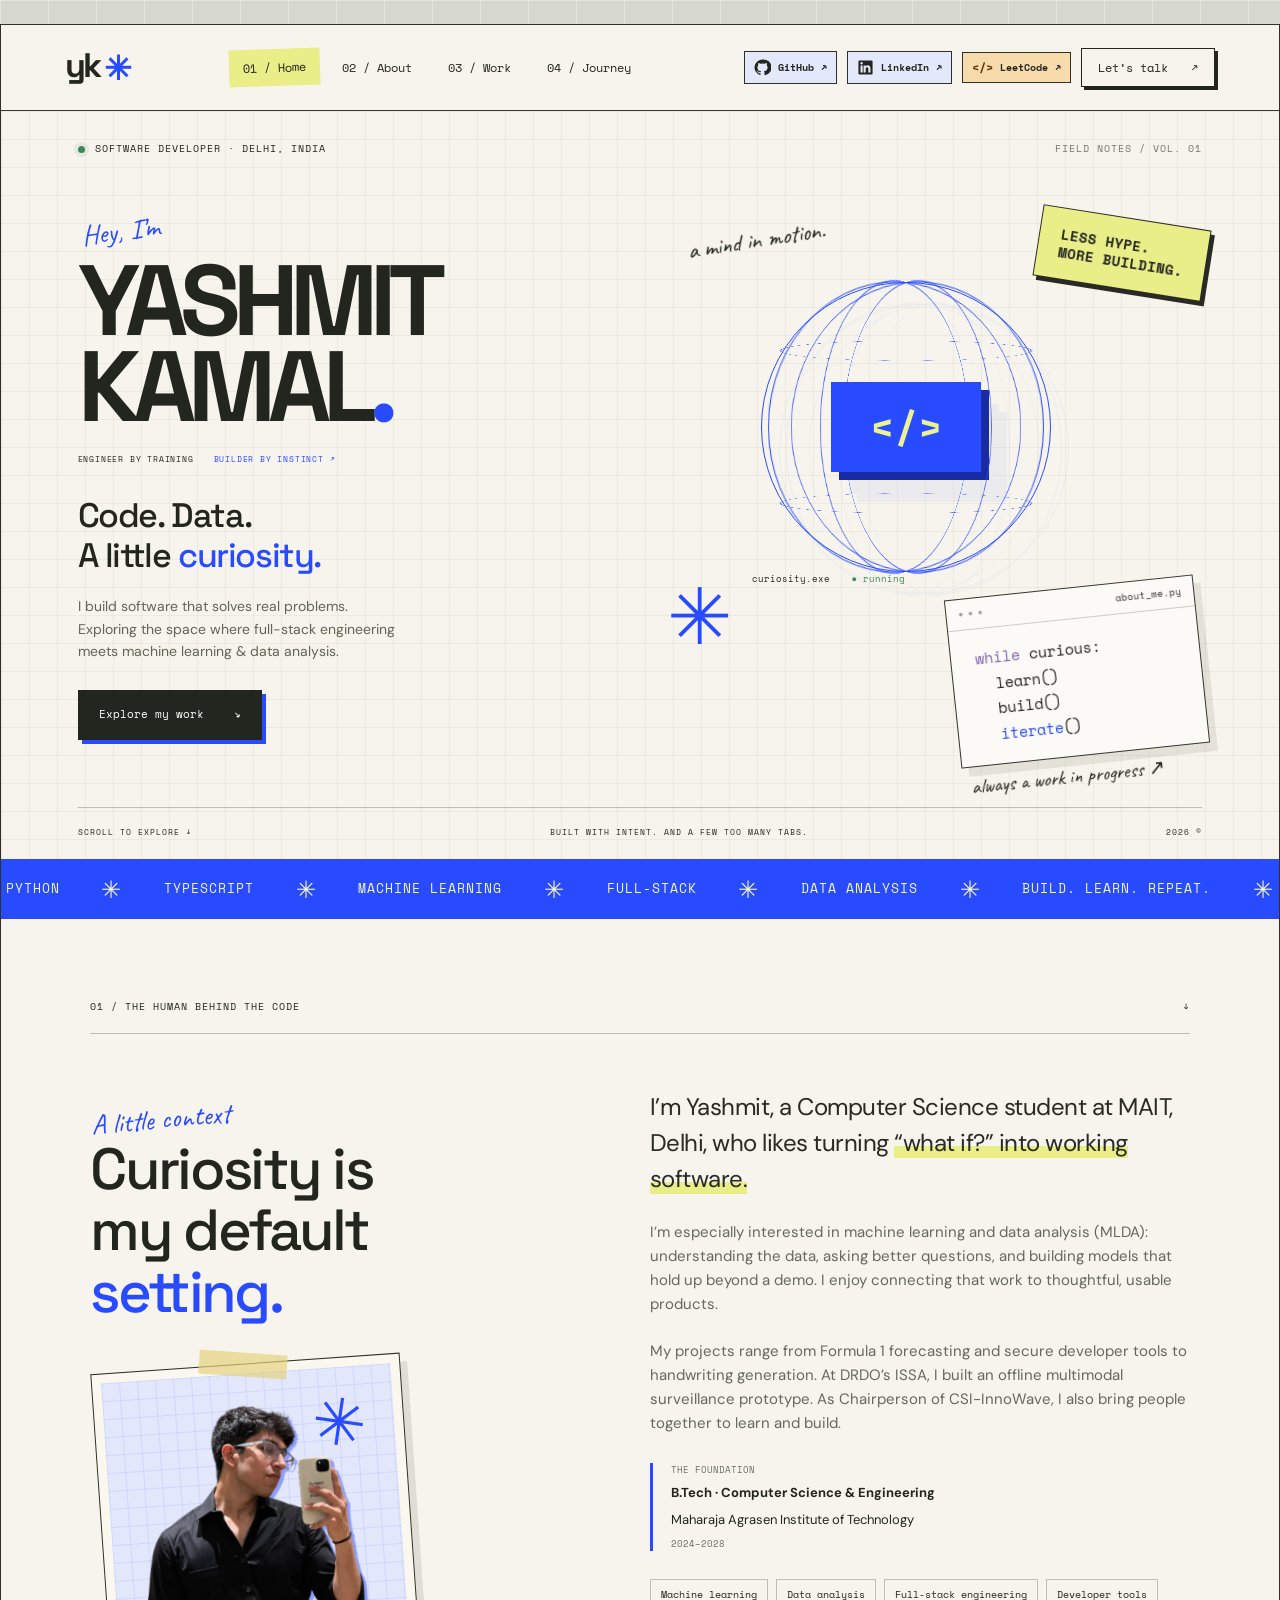
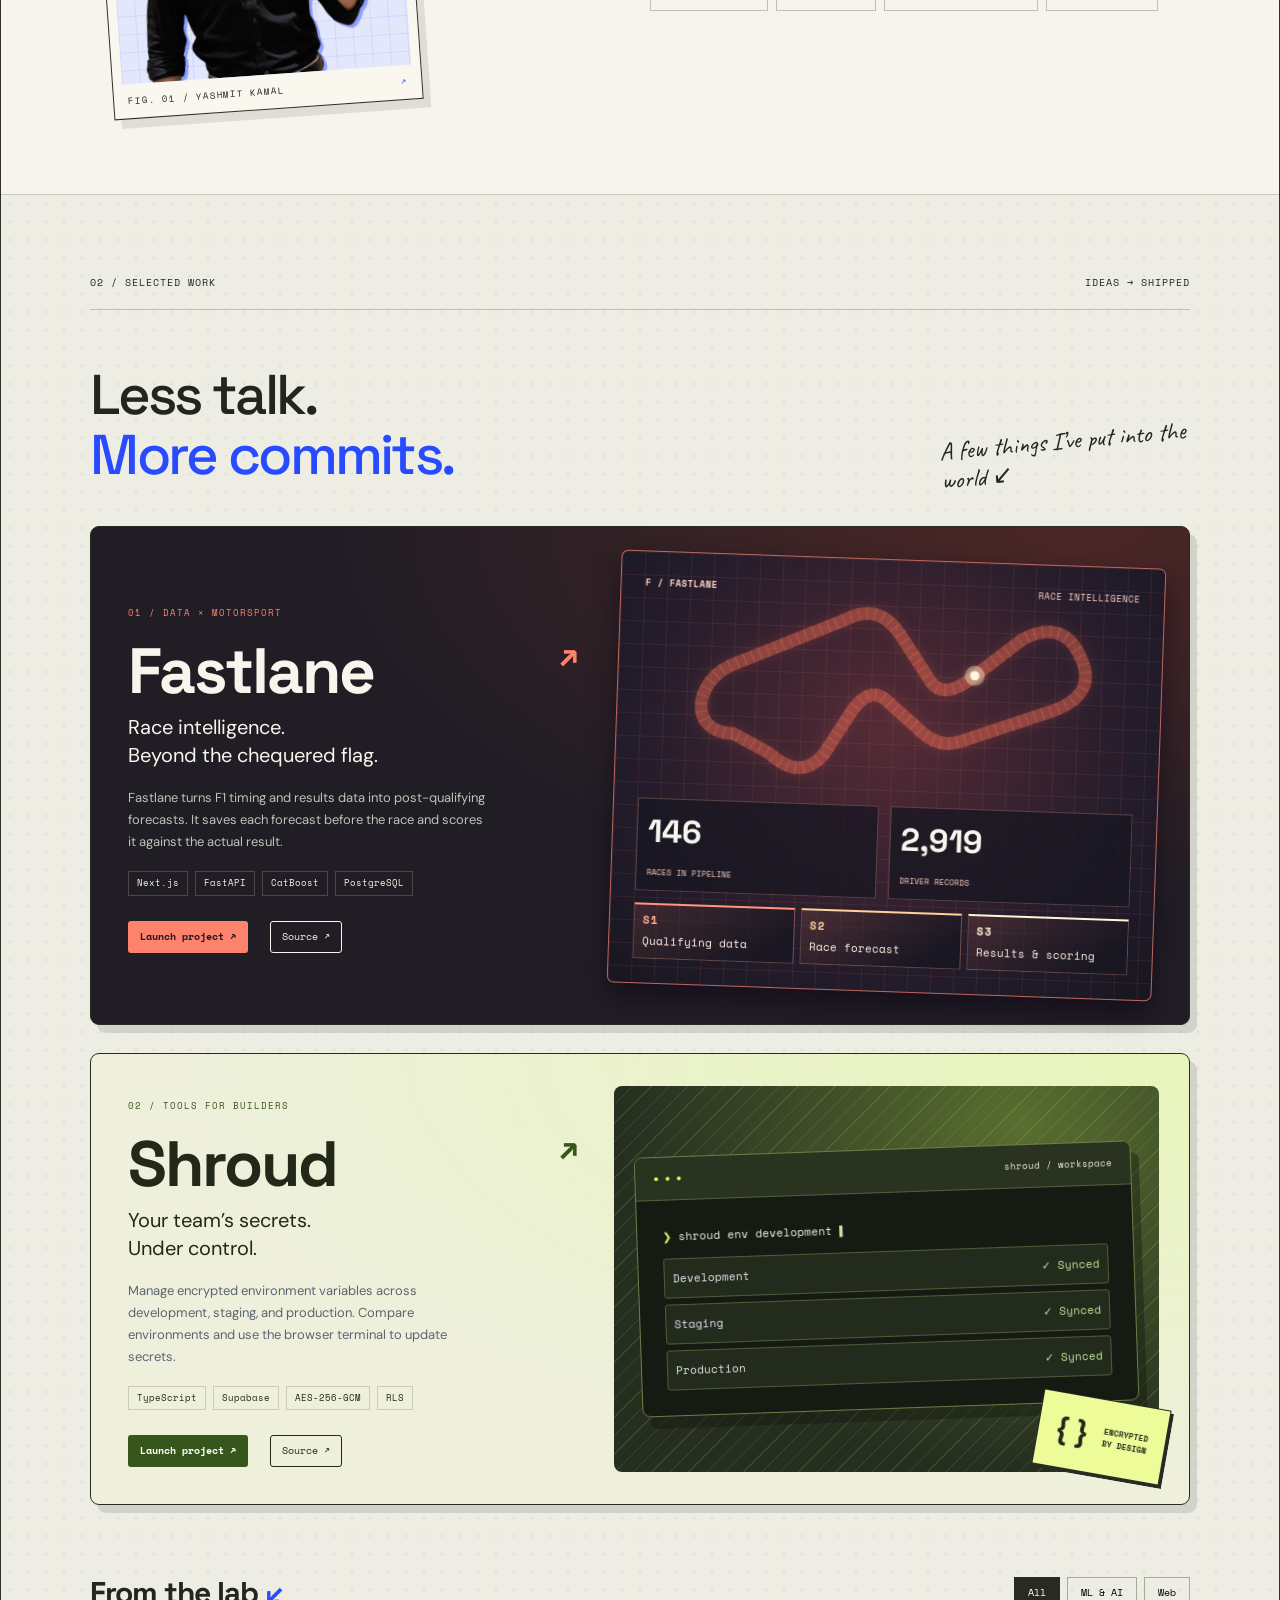
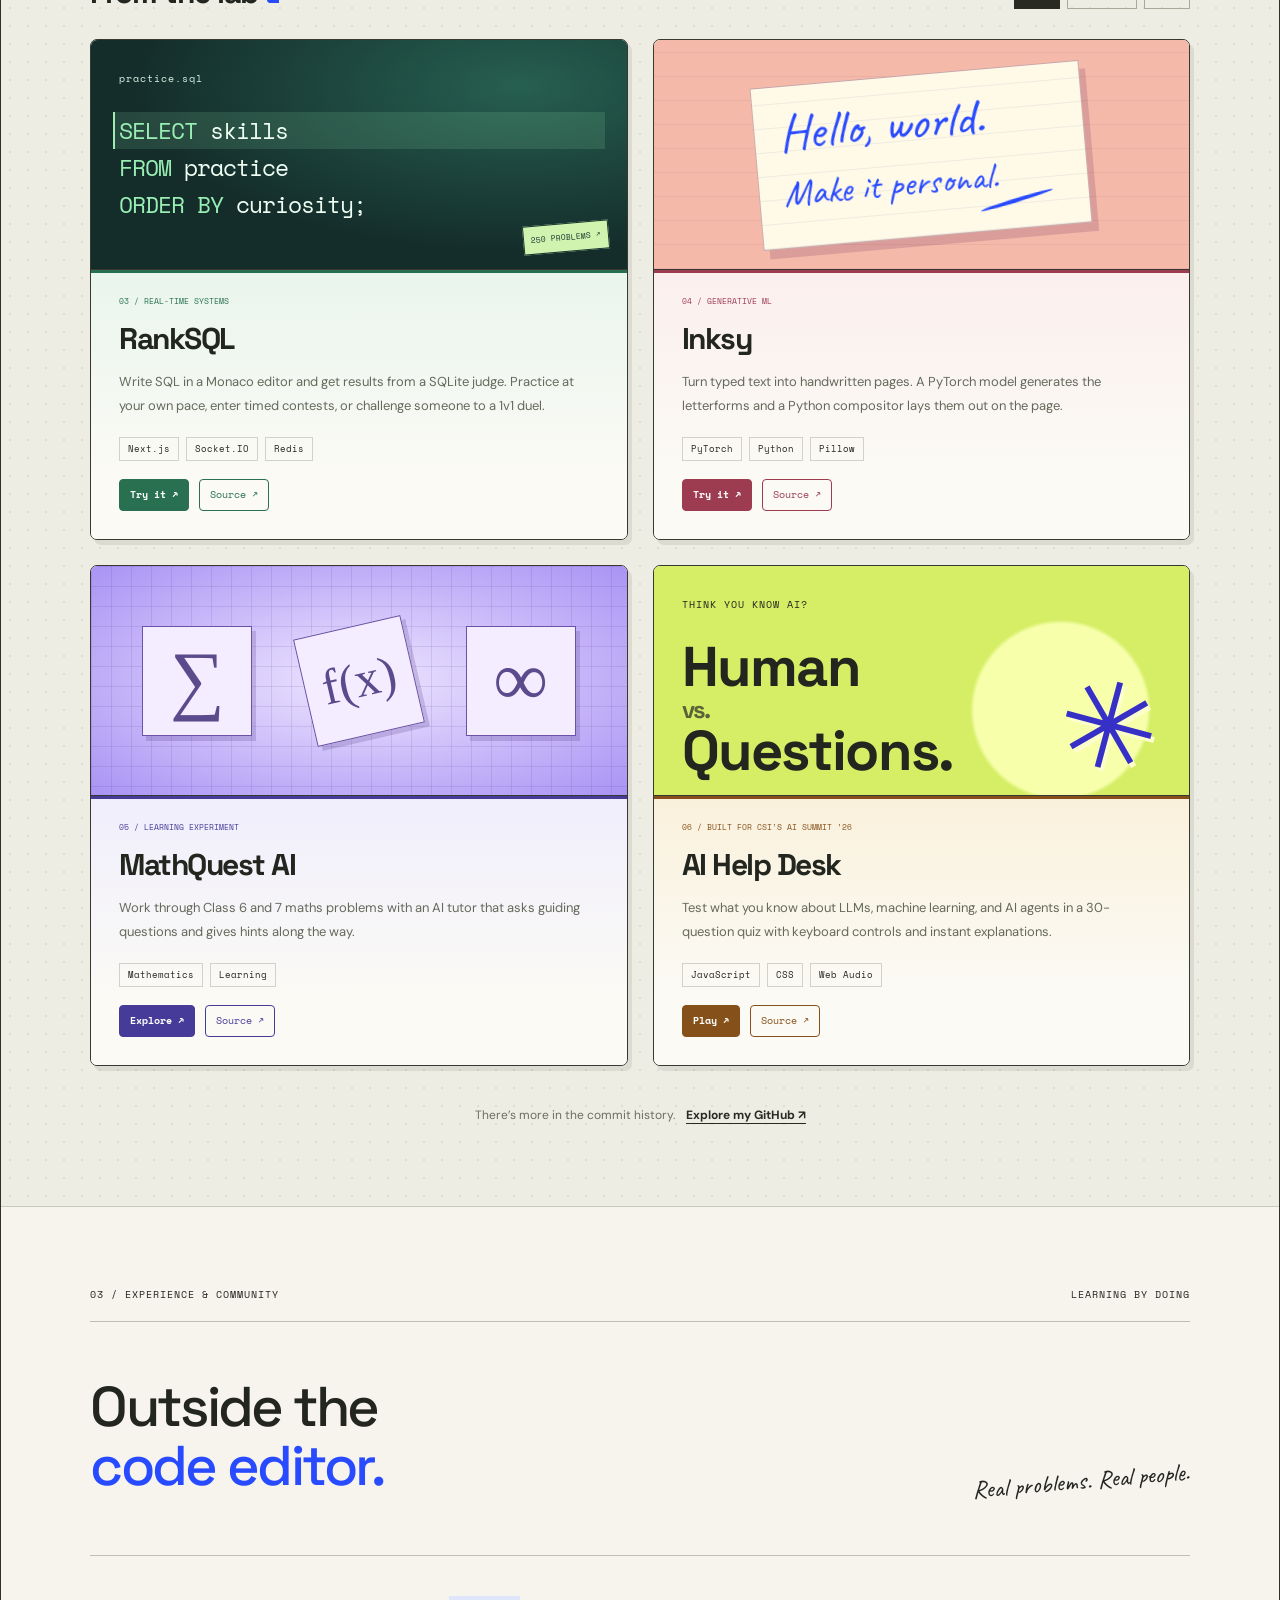
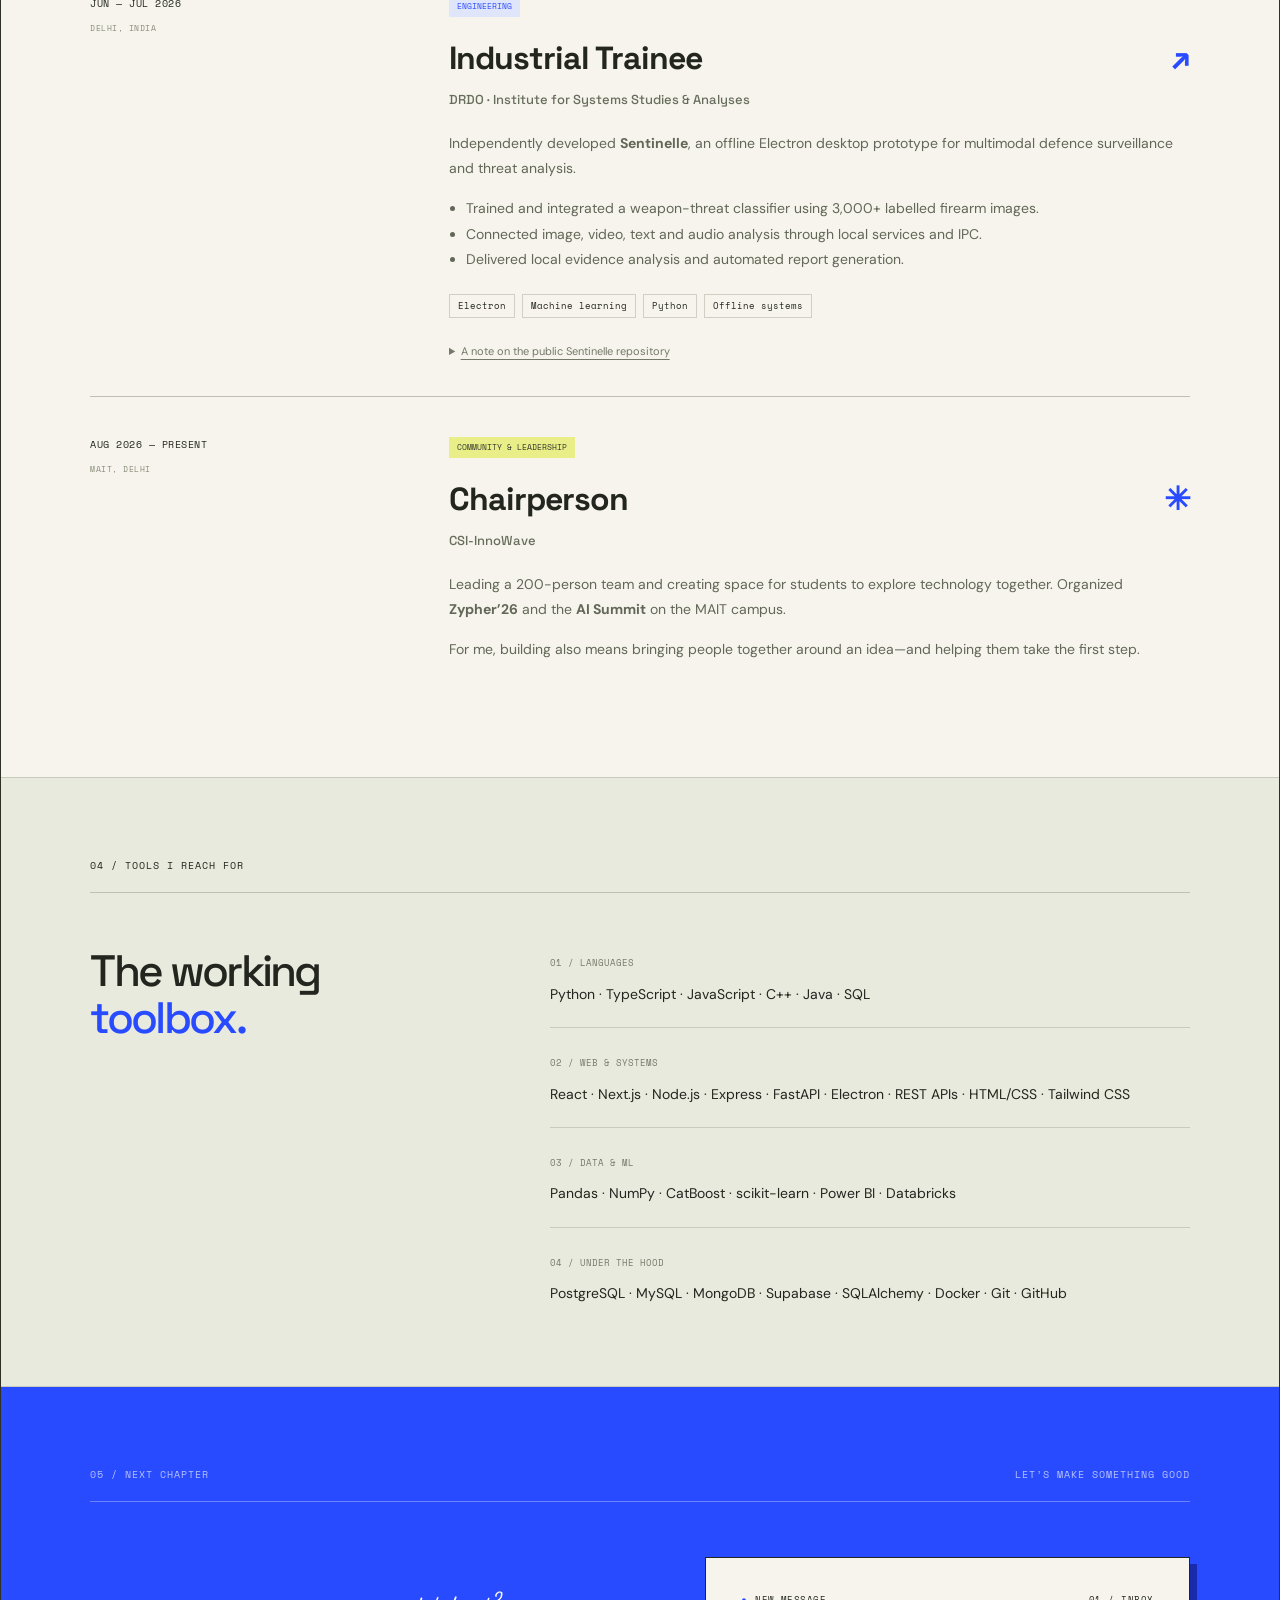
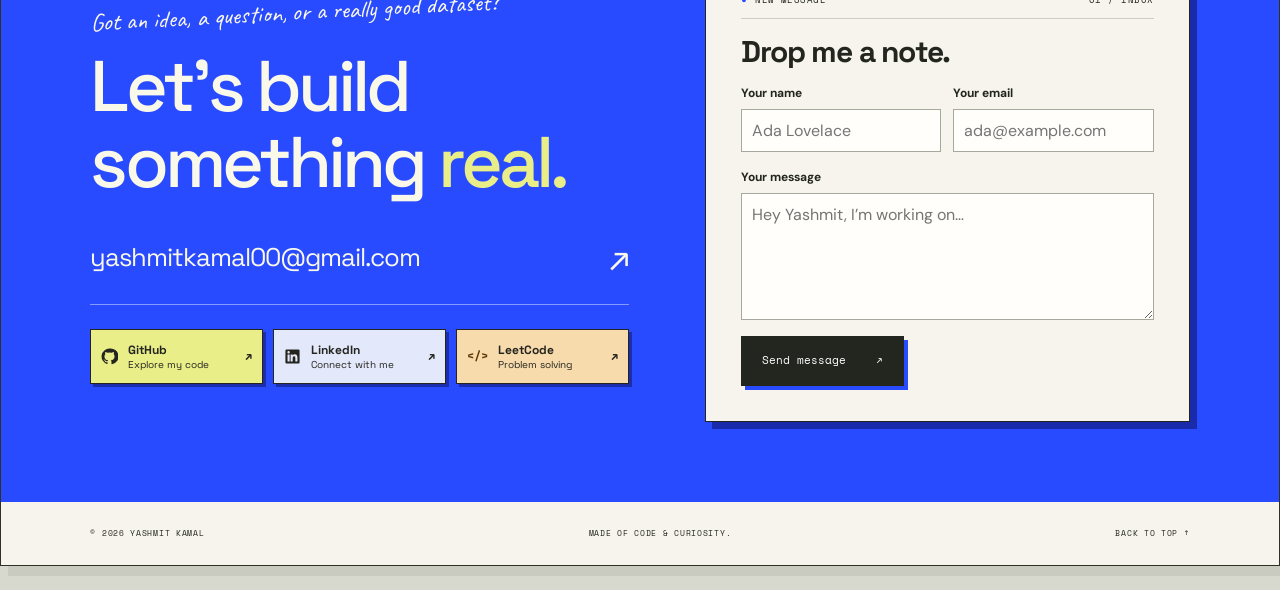
==== commit 7cf11bb5: "Refresh portfolio project cards and Fastlane preview" ====
--- a/index.html
+++ b/index.html
@@ -1,27 +1,27 @@
 <!doctype html>
-<html lang="en"><head><meta charset="UTF-8"><meta name="viewport" content="width=device-width,initial-scale=1"><meta name="theme-color" content="#f4f2e9"><meta name="description" content="Yashmit Kamal — software developer exploring machine learning and data analysis. Projects, experiments, and engineering notes."><title>Yashmit Kamal</title><link rel="icon" href="favicon.svg"><link rel="preconnect" href="https://fonts.googleapis.com"><link rel="preconnect" href="https://fonts.gstatic.com" crossorigin><link href="https://fonts.googleapis.com/css2?family=DM+Sans:wght@400;500;600;700&family=Space+Grotesk:wght@400;500;600;700&family=Space+Mono:wght@400;700&family=Caveat:wght@500;600&display=swap" rel="stylesheet"><link rel="stylesheet" href="style.css?v=5"></head>
+<html lang="en"><head><meta charset="UTF-8"><meta name="viewport" content="width=device-width,initial-scale=1"><meta name="theme-color" content="#f4f2e9"><meta name="description" content="Yashmit Kamal — software developer exploring machine learning and data analysis. Projects, experiments, and engineering notes."><title>Yashmit Kamal</title><link rel="icon" href="favicon.svg"><link rel="preconnect" href="https://fonts.googleapis.com"><link rel="preconnect" href="https://fonts.gstatic.com" crossorigin><link href="https://fonts.googleapis.com/css2?family=DM+Sans:wght@400;500;600;700&family=Space+Grotesk:wght@400;500;600;700&family=Space+Mono:wght@400;700&family=Caveat:wght@500;600&display=swap" rel="stylesheet"><link rel="stylesheet" href="style.css?v=6"></head>
 <body><a class="skip" href="#main">Skip to content</a><div class="page"><header><a class="brand" href="#" aria-label="Yashmit home">yk<span>✳</span></a><nav aria-label="Main navigation"><a class="active" href="#home">01 / Home</a><a href="#about">02 / About</a><a href="#work">03 / Work</a><a href="#experience">04 / Journey</a></nav><div class="header-links"><div class="social-links header-social" aria-label="Social profiles"><a href="https://github.com/yashmit0472" target="_blank" rel="noopener"><svg viewBox="0 0 24 24" aria-hidden="true" fill="currentColor"><path d="M12 .8a11.2 11.2 0 0 0-3.54 21.83c.56.1.76-.24.76-.54v-2.09c-3.12.68-3.78-1.33-3.78-1.33-.51-1.3-1.25-1.64-1.25-1.64-1.02-.7.08-.68.08-.68 1.13.08 1.72 1.15 1.72 1.15 1 .1.99 1.72 3.27 1.23.1-.73.4-1.23.71-1.51-2.49-.28-5.1-1.25-5.1-5.54 0-1.23.43-2.23 1.15-3.01-.12-.28-.5-1.43.11-2.97 0 0 .94-.3 3.08 1.15a10.7 10.7 0 0 1 5.6 0c2.14-1.45 3.08-1.15 3.08-1.15.61 1.54.23 2.69.11 2.97.72.78 1.15 1.78 1.15 3.01 0 4.3-2.61 5.25-5.11 5.53.4.35.76 1.03.76 2.08v3.08c0 .3.2.65.77.54A11.2 11.2 0 0 0 12 .8z"/></svg><span>GitHub</span><span aria-hidden="true">↗</span></a><a href="https://www.linkedin.com/in/yashmit-kamal-75b19a334/" target="_blank" rel="noopener"><svg viewBox="0 0 24 24" aria-hidden="true" fill="currentColor"><path d="M20.4 2H3.6A1.6 1.6 0 0 0 2 3.6v16.8A1.6 1.6 0 0 0 3.6 22h16.8a1.6 1.6 0 0 0 1.6-1.6V3.6A1.6 1.6 0 0 0 20.4 2ZM8 19H5V9h3ZM6.5 7.7a1.7 1.7 0 1 1 0-3.4 1.7 1.7 0 0 1 0 3.4ZM19 19h-3v-4.9c0-1.2-.1-2.6-1.7-2.6s-2 1.2-2 2.5v5h-3V9h2.9v1.4h.1a3.2 3.2 0 0 1 2.8-1.5c3 0 3.9 1.9 3.9 4.4Z"/></svg><span>LinkedIn</span><span aria-hidden="true">↗</span></a><a class="leetcode-link" href="https://leetcode.com/u/YashmitKamal/" target="_blank" rel="noopener"><b aria-hidden="true">&lt;/&gt;</b><span>LeetCode</span><span aria-hidden="true">&#8599;</span></a></div><a class="nav-contact" href="#contact">Let’s talk <span>↗</span></a></div></header>
 <main id="main"><section id="home" class="hero"><div class="eyebrow"><span class="status-dot"></span> SOFTWARE DEVELOPER · DELHI, INDIA <span class="edition">FIELD NOTES / VOL. 01</span></div><div class="hero-body"><div class="intro"><span class="hand hello">Hey, I’m</span><h1>YASHMIT<span>KAMAL<span class="name-dot">.</span></span></h1><div class="role-strip"><span>ENGINEER BY TRAINING</span><span>BUILDER BY INSTINCT ↗</span></div><h2>Code. Data.<br>A little <em>curiosity.</em></h2><p>I build software that solves real problems.<br>Exploring the space where full-stack engineering<br class="desktop"> meets machine learning & data analysis.</p><div class="hero-actions"><a class="button dark" href="#work">Explore my work <span>↘</span></a></div></div><div class="hero-art" aria-label="Interactive rotating wireframe globe"><span class="sticker yellow">LESS HYPE.<br>MORE BUILDING.</span><div class="orb-stage"><div class="orb" id="orb"><i></i><i></i><i></i><i></i><i></i><i></i><b></b><b></b><b></b><span class="orb-core">&lt;/&gt;</span></div></div><span class="orbit-label mono">curiosity.exe <span>● running</span></span><div class="code-note"><div><span class="window-dots">● ● ●</span><span>about_me.py</span></div><code><span class="purple">while</span> curious:<br>&nbsp;&nbsp;learn()<br>&nbsp;&nbsp;build()<br>&nbsp;&nbsp;<span class="blue">iterate</span>()</code><span class="hand note-caption">always a work in progress ↗</span></div><span class="spark spark-one">✳</span><span class="hand art-caption">a mind in motion.</span></div></div><div class="hero-bottom mono"><span>SCROLL TO EXPLORE ↓</span><span>BUILT WITH INTENT. AND A FEW TOO MANY TABS.</span><span>2026 ©</span></div></section>
 <div class="ticker" aria-hidden="true"><div>PYTHON <span>✳</span> TYPESCRIPT <span>✳</span> MACHINE LEARNING <span>✳</span> FULL-STACK <span>✳</span> DATA ANALYSIS <span>✳</span> BUILD. LEARN. REPEAT. <span>✳</span></div></div>
 <section id="about" class="about section"><div class="section-label">01 / THE HUMAN BEHIND THE CODE <span>↓</span></div><div class="about-grid"><div class="about-title"><span class="hand">A little context</span><h2>Curiosity is<br>my default<br><em>setting.</em></h2><figure class="portrait"><div class="portrait-frame"><span class="portrait-mark" aria-hidden="true">✳</span><img src="portrait.webp" alt="Yashmit Kamal wearing glasses and a black shirt" loading="lazy"></div><figcaption class="mono">FIG. 01 / YASHMIT KAMAL <span>↗</span></figcaption></figure></div><div class="about-copy"><p class="lead">I’m Yashmit, a Computer Science student at MAIT, Delhi, who likes turning <span class="highlight">“what if?” into working software.</span></p><p>I’m especially interested in machine learning and data analysis (MLDA): understanding the data, asking better questions, and building models that hold up beyond a demo. I enjoy connecting that work to thoughtful, usable products.</p><p>My projects range from Formula 1 forecasting and secure developer tools to handwriting generation. At DRDO’s ISSA, I built an offline multimodal surveillance prototype. As Chairperson of CSI-InnoWave, I also bring people together to learn and build.</p><div class="education"><span class="mono">THE FOUNDATION</span><strong>B.Tech · Computer Science & Engineering</strong><span>Maharaja Agrasen Institute of Technology</span><span class="mono">2024–2028</span></div><div class="skill-tags"><span>Machine learning</span><span>Data analysis</span><span>Full-stack engineering</span><span>Developer tools</span></div></div></div></section>
 <section id="work" class="work section"><div class="section-label">02 / SELECTED WORK <span>IDEAS → SHIPPED</span></div><div class="section-heading"><h2>Less talk.<br><em>More commits.</em></h2><span class="hand">A few things I’ve put into the world ↙</span></div>
-<article class="feature fastlane"><div class="project-copy"><span class="project-index mono">01 / DATA × MOTORSPORT</span><h3>Fastlane<span>↗</span></h3><p>Race intelligence.<br>Beyond the chequered flag.</p><p class="project-detail">An F1 forecasting app built on Jolpica, FastF1 and OpenF1 data. Immutable pre-race snapshots and post-race scoring keep predictions honest. The backtest used a chronological split to evaluate predictions on later races.</p><div class="tags"><span>Next.js</span><span>FastAPI</span><span>CatBoost</span><span>PostgreSQL</span></div><div class="project-links"><a href="https://fastlane-psi.vercel.app" target="_blank" rel="noopener">Launch project ↗</a><a href="https://github.com/yashmit0472/fastlane" target="_blank" rel="noopener">Source ↗</a></div></div><div class="project-visual race-visual" aria-label="Illustrative Fastlane race intelligence display"><div class="race-header mono"><strong>F / FASTLANE</strong><span>RACE INTELLIGENCE</span></div><svg class="race-track" viewBox="0 0 500 220" aria-hidden="true"><path id="fastlane-circuit" class="circuit-bed" d="M80 155 C30 155 35 100 75 80 L200 25 Q235 5 260 40 L295 90 Q310 110 340 85 L395 40 Q440 15 460 60 Q480 100 425 120 L330 155 Q305 165 280 140 L250 115 Q230 95 210 125 L180 175 Q155 205 120 175 Z"/><use href="#fastlane-circuit" class="circuit-line"/><use href="#fastlane-circuit" class="circuit-center"/><circle class="race-marker-still" cx="80" cy="155" r="5"/>
+<article class="feature fastlane"><div class="project-copy"><span class="project-index mono">01 / DATA × MOTORSPORT</span><h3>Fastlane<span>↗</span></h3><p>Race intelligence.<br>Beyond the chequered flag.</p><p class="project-detail">Fastlane turns F1 timing and results data into post-qualifying forecasts. It saves each forecast before the race and scores it against the actual result.</p><div class="tags"><span>Next.js</span><span>FastAPI</span><span>CatBoost</span><span>PostgreSQL</span></div><div class="project-links"><a href="https://fastlane-psi.vercel.app" target="_blank" rel="noopener">Launch project ↗</a><a href="https://github.com/yashmit0472/fastlane" target="_blank" rel="noopener">Source ↗</a></div></div><div class="project-visual race-visual" aria-label="Illustrative Fastlane race intelligence display"><div class="race-header mono"><strong>F / FASTLANE</strong><span>RACE INTELLIGENCE</span></div><svg class="race-track" viewBox="0 0 500 220" aria-hidden="true"><path id="fastlane-circuit" class="circuit-bed" d="M80 155 C30 155 35 100 75 80 L200 25 Q235 5 260 40 L295 90 Q310 110 340 85 L395 40 Q440 15 460 60 Q480 100 425 120 L330 155 Q305 165 280 140 L250 115 Q230 95 210 125 L180 175 Q155 205 120 175 Z"/><use href="#fastlane-circuit" class="circuit-line"/><use href="#fastlane-circuit" class="circuit-center"/><circle class="race-marker-still" cx="80" cy="155" r="5"/>
   <g class="race-marker">
     <circle class="race-marker-halo" r="11"/>
     <circle r="5"/>
     <animateMotion dur="8s" repeatCount="indefinite"><mpath href="#fastlane-circuit"/></animateMotion>
-  </g></svg><div class="race-stats"><div><strong>146</strong><span>RACES IN PIPELINE</span></div><div><strong>2,919</strong><span>DRIVER RECORDS</span></div></div><div class="metric mono"><span>2025 BACKTEST · 17 RACES</span><strong><b>58.8%</b> winner accuracy</strong><span class="race-meter" aria-hidden="true"><i></i></span><small>Post-qualifying forecasts · chronological evaluation</small></div></div></article>
-<article class="feature shroud"><div class="project-copy"><span class="project-index mono">02 / TOOLS FOR BUILDERS</span><h3>Shroud<span>↗</span></h3><p>Your team’s secrets.<br>Under control.</p><p class="project-detail">Encrypted, versioned secret management across development, staging and production. A browser terminal and desktop CLI bring secrets into the workflow.</p><div class="tags"><span>TypeScript</span><span>Supabase</span><span>AES-256-GCM</span><span>RLS</span></div><div class="project-links"><a href="https://useshroud.vercel.app" target="_blank" rel="noopener">Launch project ↗</a><a href="https://github.com/yashmit0472/Shroud" target="_blank" rel="noopener">Source ↗</a></div></div><div class="project-visual shroud-visual"><div class="terminal"><div class="terminal-head mono"><span>● ● ●</span><span>shroud / workspace</span></div><div class="terminal-body"><p class="terminal-command"><span>❯</span> shroud pull <span class="terminal-cursor" aria-hidden="true">▌</span></p>
+  </g></svg><div class="race-stats"><div><strong>146</strong><span>RACES IN PIPELINE</span></div><div><strong>2,919</strong><span>DRIVER RECORDS</span></div></div><ol class="race-flow mono" aria-label="Forecast workflow"><li>Qualifying data</li><li>Race forecast</li><li>Results &amp; scoring</li></ol></div></article>
+<article class="feature shroud"><div class="project-copy"><span class="project-index mono">02 / TOOLS FOR BUILDERS</span><h3>Shroud<span>↗</span></h3><p>Your team’s secrets.<br>Under control.</p><p class="project-detail">Manage encrypted environment variables across development, staging, and production. Compare environments and use the browser terminal to update secrets.</p><div class="tags"><span>TypeScript</span><span>Supabase</span><span>AES-256-GCM</span><span>RLS</span></div><div class="project-links"><a href="https://useshroud.vercel.app" target="_blank" rel="noopener">Launch project ↗</a><a href="https://github.com/yashmit0472/Shroud" target="_blank" rel="noopener">Source ↗</a></div></div><div class="project-visual shroud-visual"><div class="terminal"><div class="terminal-head mono"><span>● ● ●</span><span>shroud / workspace</span></div><div class="terminal-body"><p class="terminal-command"><span>❯</span> shroud env development <span class="terminal-cursor" aria-hidden="true">▌</span></p>
       <ul class="terminal-env">
         <li><span>Development</span><span>Synced</span></li>
         <li><span>Staging</span><span>Synced</span></li>
         <li><span>Production</span><span>Synced</span></li>
       </ul></div></div><span class="secure-sticker">{ }<small>ENCRYPTED<br>BY DESIGN</small></span></div></article>
 <div class="lab-heading"><h3>From the lab<span> ↙</span></h3><div class="filters" role="group" aria-label="Filter projects"><button class="selected" data-filter="all" aria-pressed="true">All</button><button data-filter="ml" aria-pressed="false">ML & AI</button><button data-filter="web" aria-pressed="false">Web</button></div></div><div class="lab-grid">
-<article class="lab-card" data-category="web"><div class="lab-art sql-art"><span class="mono">practice.sql</span><code><span>SELECT</span> skills<br><span>FROM</span> practice<br><span>ORDER BY</span> curiosity;</code><span class="mini-badge">250 PROBLEMS ↗</span></div><div class="lab-content"><span class="mono">03 / REAL-TIME SYSTEMS</span><h3>RankSQL</h3><p>SQL practice meets live competition. Timed contests, 1v1 duels, a Monaco editor, and a server-side SQLite judge.</p><div class="tags"><span>Next.js</span><span>Socket.IO</span><span>Redis</span></div><div class="project-links"><a href="https://ranksql.vercel.app" target="_blank" rel="noopener">Try it ↗</a><a href="https://github.com/yashmit0472/rankSQL" target="_blank" rel="noopener">Source ↗</a></div></div></article>
-<article class="lab-card" data-category="ml"><div class="lab-art inksy-art"><div class="ink-sheet"><div class="handwriting">Hello, world.<br><span>Make it personal.</span></div><span class="pen-stroke" aria-hidden="true"></span></div></div><div class="lab-content"><span class="mono">04 / GENERATIVE ML</span><h3>Inksy</h3><p>Typed words become handwritten pages. A PyTorch convolutional decoder learns glyphs; a Python compositor brings them to paper.</p><div class="tags"><span>PyTorch</span><span>Python</span><span>Pillow</span></div><div class="project-links"><a href="https://inksy-handwriting.vercel.app" target="_blank" rel="noopener">Try it ↗</a><a href="https://github.com/yashmit0472/Inksy" target="_blank" rel="noopener">Source ↗</a></div></div></article>
-<article class="lab-card" data-category="ml"><div class="lab-art math-art"><div class="math-symbols" aria-hidden="true"><span>∑</span><span>f(x)</span><span>∞</span></div></div><div class="lab-content"><span class="mono">05 / LEARNING EXPERIMENT</span><h3>MathQuest AI</h3><p>An AI maths tutor for Classes 6 and 7 that guides students through problems with questions and hints.</p><div class="tags"><span>Mathematics</span><span>Learning</span></div><div class="project-links"><a href="https://mathematicsquest.netlify.app" target="_blank" rel="noopener">Explore ↗</a><a href="https://github.com/yashmit0472/MathQuest" target="_blank" rel="noopener">Source ↗</a></div></div></article>
-<article class="lab-card" data-category="web ml"><div class="lab-art quiz-art"><span class="mono">THINK YOU KNOW AI?</span><strong>Human<span>vs.</span>Questions.</strong><span class="quiz-flower" aria-hidden="true">✳</span></div><div class="lab-content"><span class="mono">06 / BUILT FOR CSI’S AI SUMMIT ’26</span><h3>AI Help Desk</h3><p>A playful, 30-question quiz spanning LLMs, machine learning and agentic AI. Instant feedback, explanations, and keyboard-first play.</p><div class="tags"><span>JavaScript</span><span>CSS</span><span>Web Audio</span></div><div class="project-links"><a href="https://help-desk-quiz.vercel.app" target="_blank" rel="noopener">Play ↗</a><a href="https://github.com/yashmit0472/Help-Desk-Quiz" target="_blank" rel="noopener">Source ↗</a></div></div></article></div><a class="github-more" href="https://github.com/yashmit0472" target="_blank" rel="noopener">There’s more in the commit history. <strong>Explore my GitHub ↗</strong></a></section>
+<article class="lab-card rank-sql-card" data-category="web"><div class="lab-art sql-art"><span class="mono">practice.sql</span><code><span>SELECT</span> skills<br><span>FROM</span> practice<br><span>ORDER BY</span> curiosity;</code><span class="mini-badge">250 PROBLEMS ↗</span></div><div class="lab-content"><span class="mono">03 / REAL-TIME SYSTEMS</span><h3>RankSQL</h3><p>Write SQL in a Monaco editor and get results from a SQLite judge. Practice at your own pace, enter timed contests, or challenge someone to a 1v1 duel.</p><div class="tags"><span>Next.js</span><span>Socket.IO</span><span>Redis</span></div><div class="project-links"><a href="https://ranksql.vercel.app" target="_blank" rel="noopener">Try it ↗</a><a href="https://github.com/yashmit0472/rankSQL" target="_blank" rel="noopener">Source ↗</a></div></div></article>
+<article class="lab-card inksy-card" data-category="ml"><div class="lab-art inksy-art"><div class="ink-sheet"><div class="handwriting">Hello, world.<br><span>Make it personal.</span></div><span class="pen-stroke" aria-hidden="true"></span></div></div><div class="lab-content"><span class="mono">04 / GENERATIVE ML</span><h3>Inksy</h3><p>Turn typed text into handwritten pages. A PyTorch model generates the letterforms and a Python compositor lays them out on the page.</p><div class="tags"><span>PyTorch</span><span>Python</span><span>Pillow</span></div><div class="project-links"><a href="https://inksy-handwriting.vercel.app" target="_blank" rel="noopener">Try it ↗</a><a href="https://github.com/yashmit0472/Inksy" target="_blank" rel="noopener">Source ↗</a></div></div></article>
+<article class="lab-card mathquest-card" data-category="ml"><div class="lab-art math-art"><div class="math-symbols" aria-hidden="true"><span>∑</span><span>f(x)</span><span>∞</span></div></div><div class="lab-content"><span class="mono">05 / LEARNING EXPERIMENT</span><h3>MathQuest AI</h3><p>Work through Class 6 and 7 maths problems with an AI tutor that asks guiding questions and gives hints along the way.</p><div class="tags"><span>Mathematics</span><span>Learning</span></div><div class="project-links"><a href="https://mathematicsquest.netlify.app" target="_blank" rel="noopener">Explore ↗</a><a href="https://github.com/yashmit0472/MathQuest" target="_blank" rel="noopener">Source ↗</a></div></div></article>
+<article class="lab-card help-desk-card" data-category="web ml"><div class="lab-art quiz-art"><span class="mono">THINK YOU KNOW AI?</span><strong>Human<span>vs.</span>Questions.</strong><span class="quiz-flower" aria-hidden="true">✳</span></div><div class="lab-content"><span class="mono">06 / BUILT FOR CSI’S AI SUMMIT ’26</span><h3>AI Help Desk</h3><p>Test what you know about LLMs, machine learning, and AI agents in a 30-question quiz with keyboard controls and instant explanations.</p><div class="tags"><span>JavaScript</span><span>CSS</span><span>Web Audio</span></div><div class="project-links"><a href="https://help-desk-quiz.vercel.app" target="_blank" rel="noopener">Play ↗</a><a href="https://github.com/yashmit0472/Help-Desk-Quiz" target="_blank" rel="noopener">Source ↗</a></div></div></article></div><a class="github-more" href="https://github.com/yashmit0472" target="_blank" rel="noopener">There’s more in the commit history. <strong>Explore my GitHub ↗</strong></a></section>
 <section id="experience" class="experience section"><div class="section-label">03 / EXPERIENCE & COMMUNITY <span>LEARNING BY DOING</span></div><div class="section-heading"><h2>Outside the<br><em>code editor.</em></h2><span class="hand">Real problems. Real people.</span></div><div class="timeline"><article><div class="timeline-date mono">JUN — JUL 2026<span>DELHI, INDIA</span></div><div class="timeline-content"><span class="experience-type">ENGINEERING</span><h3>Industrial Trainee <span>↗</span></h3><h4>DRDO · Institute for Systems Studies & Analyses</h4><p>Independently developed <strong>Sentinelle</strong>, an offline Electron desktop prototype for multimodal defence surveillance and threat analysis.</p><ul><li>Trained and integrated a weapon-threat classifier using 3,000+ labelled firearm images.</li><li>Connected image, video, text and audio analysis through local services and IPC.</li><li>Delivered local evidence analysis and automated report generation.</li></ul><div class="tags"><span>Electron</span><span>Machine learning</span><span>Python</span><span>Offline systems</span></div><details><summary>A note on the public Sentinelle repository</summary><p>The public repository is a separate early-stage web platform with authentication, video uploads and infrastructure scaffolding. It is distinct from the offline DRDO prototype described above.</p><a href="https://github.com/yashmit0472/Sentinelle" target="_blank" rel="noopener">View the web platform repository ↗</a></details></div></article><article><div class="timeline-date mono">AUG 2026 — PRESENT<span>MAIT, DELHI</span></div><div class="timeline-content"><span class="experience-type yellow-label">COMMUNITY & LEADERSHIP</span><h3>Chairperson <span>✳</span></h3><h4>CSI-InnoWave</h4><p>Leading a 200-person team and creating space for students to explore technology together. Organized <strong>Zypher’26</strong> and the <strong>AI Summit</strong> on the MAIT campus.</p><p>For me, building also means bringing people together around an idea—and helping them take the first step.</p></div></article></div></section>
 <section class="toolkit section"><div class="section-label">04 / TOOLS I REACH FOR</div><div class="toolkit-grid"><h2>The working<br><em>toolbox.</em></h2><div><article><span class="mono">01 / LANGUAGES</span><p>Python · TypeScript · JavaScript · C++ · Java · SQL</p></article><article><span class="mono">02 / WEB & SYSTEMS</span><p>React · Next.js · Node.js · Express · FastAPI · Electron · REST APIs · HTML/CSS · Tailwind CSS</p></article><article><span class="mono">03 / DATA & ML</span><p>Pandas · NumPy · CatBoost · scikit-learn · Power BI · Databricks</p></article><article><span class="mono">04 / UNDER THE HOOD</span><p>PostgreSQL · MySQL · MongoDB · Supabase · SQLAlchemy · Docker · Git · GitHub</p></article></div></div></section>
 <section id="contact" class="contact section"><div class="section-label">05 / NEXT CHAPTER <span>LET’S MAKE SOMETHING GOOD</span></div><div class="contact-grid"><div class="contact-intro"><span class="hand">Got an idea, a question, or a really good dataset?</span><h2>Let’s build<br>something <em>real.</em></h2><a class="email-link" href="mailto:yashmitkamal00@gmail.com">yashmitkamal00@gmail.com <span>↗</span></a><div class="social-links contact-social" aria-label="Social profiles"><a href="https://github.com/yashmit0472" target="_blank" rel="noopener"><svg viewBox="0 0 24 24" aria-hidden="true" fill="currentColor"><path d="M12 .8a11.2 11.2 0 0 0-3.54 21.83c.56.1.76-.24.76-.54v-2.09c-3.12.68-3.78-1.33-3.78-1.33-.51-1.3-1.25-1.64-1.25-1.64-1.02-.7.08-.68.08-.68 1.13.08 1.72 1.15 1.72 1.15 1 .1.99 1.72 3.27 1.23.1-.73.4-1.23.71-1.51-2.49-.28-5.1-1.25-5.1-5.54 0-1.23.43-2.23 1.15-3.01-.12-.28-.5-1.43.11-2.97 0 0 .94-.3 3.08 1.15a10.7 10.7 0 0 1 5.6 0c2.14-1.45 3.08-1.15 3.08-1.15.61 1.54.23 2.69.11 2.97.72.78 1.15 1.78 1.15 3.01 0 4.3-2.61 5.25-5.11 5.53.4.35.76 1.03.76 2.08v3.08c0 .3.2.65.77.54A11.2 11.2 0 0 0 12 .8z"/></svg><span>GitHub<small>Explore my code</small></span><span aria-hidden="true">↗</span></a><a href="https://www.linkedin.com/in/yashmit-kamal-75b19a334/" target="_blank" rel="noopener"><svg viewBox="0 0 24 24" aria-hidden="true" fill="currentColor"><path d="M20.4 2H3.6A1.6 1.6 0 0 0 2 3.6v16.8A1.6 1.6 0 0 0 3.6 22h16.8a1.6 1.6 0 0 0 1.6-1.6V3.6A1.6 1.6 0 0 0 20.4 2ZM8 19H5V9h3ZM6.5 7.7a1.7 1.7 0 1 1 0-3.4 1.7 1.7 0 0 1 0 3.4ZM19 19h-3v-4.9c0-1.2-.1-2.6-1.7-2.6s-2 1.2-2 2.5v5h-3V9h2.9v1.4h.1a3.2 3.2 0 0 1 2.8-1.5c3 0 3.9 1.9 3.9 4.4Z"/></svg><span>LinkedIn<small>Connect with me</small></span><span aria-hidden="true">↗</span></a><a class="leetcode-link" href="https://leetcode.com/u/YashmitKamal/" target="_blank" rel="noopener"><b aria-hidden="true">&lt;/&gt;</b><span>LeetCode<small>Problem solving</small></span><span aria-hidden="true">&#8599;</span></a></div></div>
--- a/style.css
+++ b/style.css
@@ -177,11 +177,6 @@
 .race-stats { gap: 12px; }
 .race-stats > div { flex: 1; border: 1px solid #ffb39645; padding: 7px 10px; background: #181621c9; }
 .race-stats span { color: #ffd5c4; }
-.race-visual .metric { border-top-color: #ffb39648; }
-.race-visual .metric strong { color: #ffd5c4; }
-.race-visual .metric strong b { color: #ff967e; font-size: 1.4em; }
-.race-meter { display: block; height: 4px; overflow: hidden; background: #ffb39635; }
-.race-meter i { display: block; width: 58.8%; height: 100%; background: #ff967e; box-shadow: 0 0 12px #ff826c; }
 
 .shroud-visual {
   border-radius: 8px;
@@ -269,11 +264,6 @@
 
 @media (prefers-reduced-motion: no-preference) {
   .sql-art code::before { border-color: #a0edaf; background: #94e6ad24; }
-  .race-meter i { transform-origin: left; animation: race-meter-glow 4s ease-in-out infinite; }
-}
-@keyframes race-meter-glow {
-  0%, 100% { opacity: .75; }
-  50% { opacity: 1; }
 }
 
 @media (max-width: 700px) {
@@ -282,3 +272,130 @@
   .shroud-visual { padding: 16px; }
   .quiz-flower { font-size: 95px; right: 20px; }
 }
+/* Selected project cards */
+.race-flow {
+  display: grid;
+  grid-template-columns: repeat(3, minmax(0, 1fr));
+  gap: 6px;
+  margin: 12px 0 0;
+  padding: 0;
+  color: #fff0e5;
+  font-size: clamp(9px, 1vw, 11px);
+  list-style: none;
+  counter-reset: race-sector;
+}
+
+.race-flow li {
+  display: flex;
+  flex-direction: column;
+  gap: 4px;
+  padding: 7px 8px;
+  border: 1px solid #ffb39645;
+  border-top: 2px solid #ff967e;
+  background: linear-gradient(145deg, #ff896522, #181621e6 80%);
+  counter-increment: race-sector;
+}
+
+.race-flow li::before {
+  content: "S" counter(race-sector);
+  color: #ffad98;
+  letter-spacing: .13em;
+  font-weight: 700;
+}
+
+.race-flow li:nth-child(2) {
+  border-top-color: #ffd19b;
+}
+
+.race-flow li:nth-child(2)::before { color: #ffd19b; }
+
+.race-flow li:nth-child(3) {
+  border-top-color: #fff4d9;
+}
+
+.race-flow li:nth-child(3)::before { color: #fff4d9; }
+
+.feature.shroud {
+  --project-accent: #36561c;
+  background: radial-gradient(ellipse at 100% 0%, #e7f5ba, transparent 65%), #eef0db;
+  color: #222918;
+}
+
+.shroud-visual {
+  background:
+    repeating-linear-gradient(135deg, #b6ed5e25 0 1px, transparent 1px 13px),
+    radial-gradient(ellipse at 75% 10%, #596e30, #262e20 70%);
+}
+
+.shroud-visual .terminal {
+  border-color: #697d47;
+  background: #151a12;
+  box-shadow: 8px 12px 0 #12180e69;
+}
+
+.shroud-visual .terminal-head {
+  border-bottom-color: #52613f;
+  background: #293320;
+  color: #edf3df;
+}
+
+.shroud-visual .terminal-head > span:first-child,
+.shroud-visual .terminal-command > span:first-child { color: #d7ff64; }
+
+.shroud-visual .terminal-command { color: #f4f6ee; }
+
+.shroud-visual .terminal-env li {
+  border-color: #4e5e3a;
+  background: #232c1c;
+}
+
+.rank-sql-card { --project-accent: #287050; --project-tint: #e9f5ed; }
+.inksy-card { --project-accent: #9d3c50; --project-tint: #fbefed; }
+.mathquest-card { --project-accent: #463b99; --project-tint: #f0eefc; }
+.help-desk-card { --project-accent: #855019; --project-tint: #faf1dc; }
+
+.lab-card {
+  display: flex;
+  flex-direction: column;
+  background: #fbfaf5;
+}
+
+.lab-card[hidden] { display: none; }
+
+.lab-card .lab-art { flex-shrink: 0; }
+
+.lab-content {
+  display: flex;
+  flex: 1;
+  flex-direction: column;
+  background: linear-gradient(180deg, var(--project-tint), #fbfaf5 75%);
+  box-shadow: inset 0 3px var(--project-accent);
+}
+
+.lab-content > .mono { color: var(--project-accent); }
+.lab-content p { min-height: 0; }
+.lab-content .tags { margin-bottom: 18px; }
+
+.lab-content .project-links {
+  margin-top: auto;
+  flex-wrap: wrap;
+  gap: 10px;
+}
+
+.lab-content .project-links a {
+  border: 1px solid var(--project-accent);
+  border-radius: 4px;
+  padding: 7px 10px;
+  color: var(--project-accent);
+}
+
+.lab-content .project-links a:first-child {
+  background: var(--project-accent);
+  color: #fff;
+  font-weight: 700;
+}
+
+@media (prefers-reduced-motion: no-preference) {
+  .feature, .lab-card { transition: box-shadow .2s ease; }
+  .feature:focus-within, .feature:hover { box-shadow: 9px 11px 0 #292b2335; }
+}
